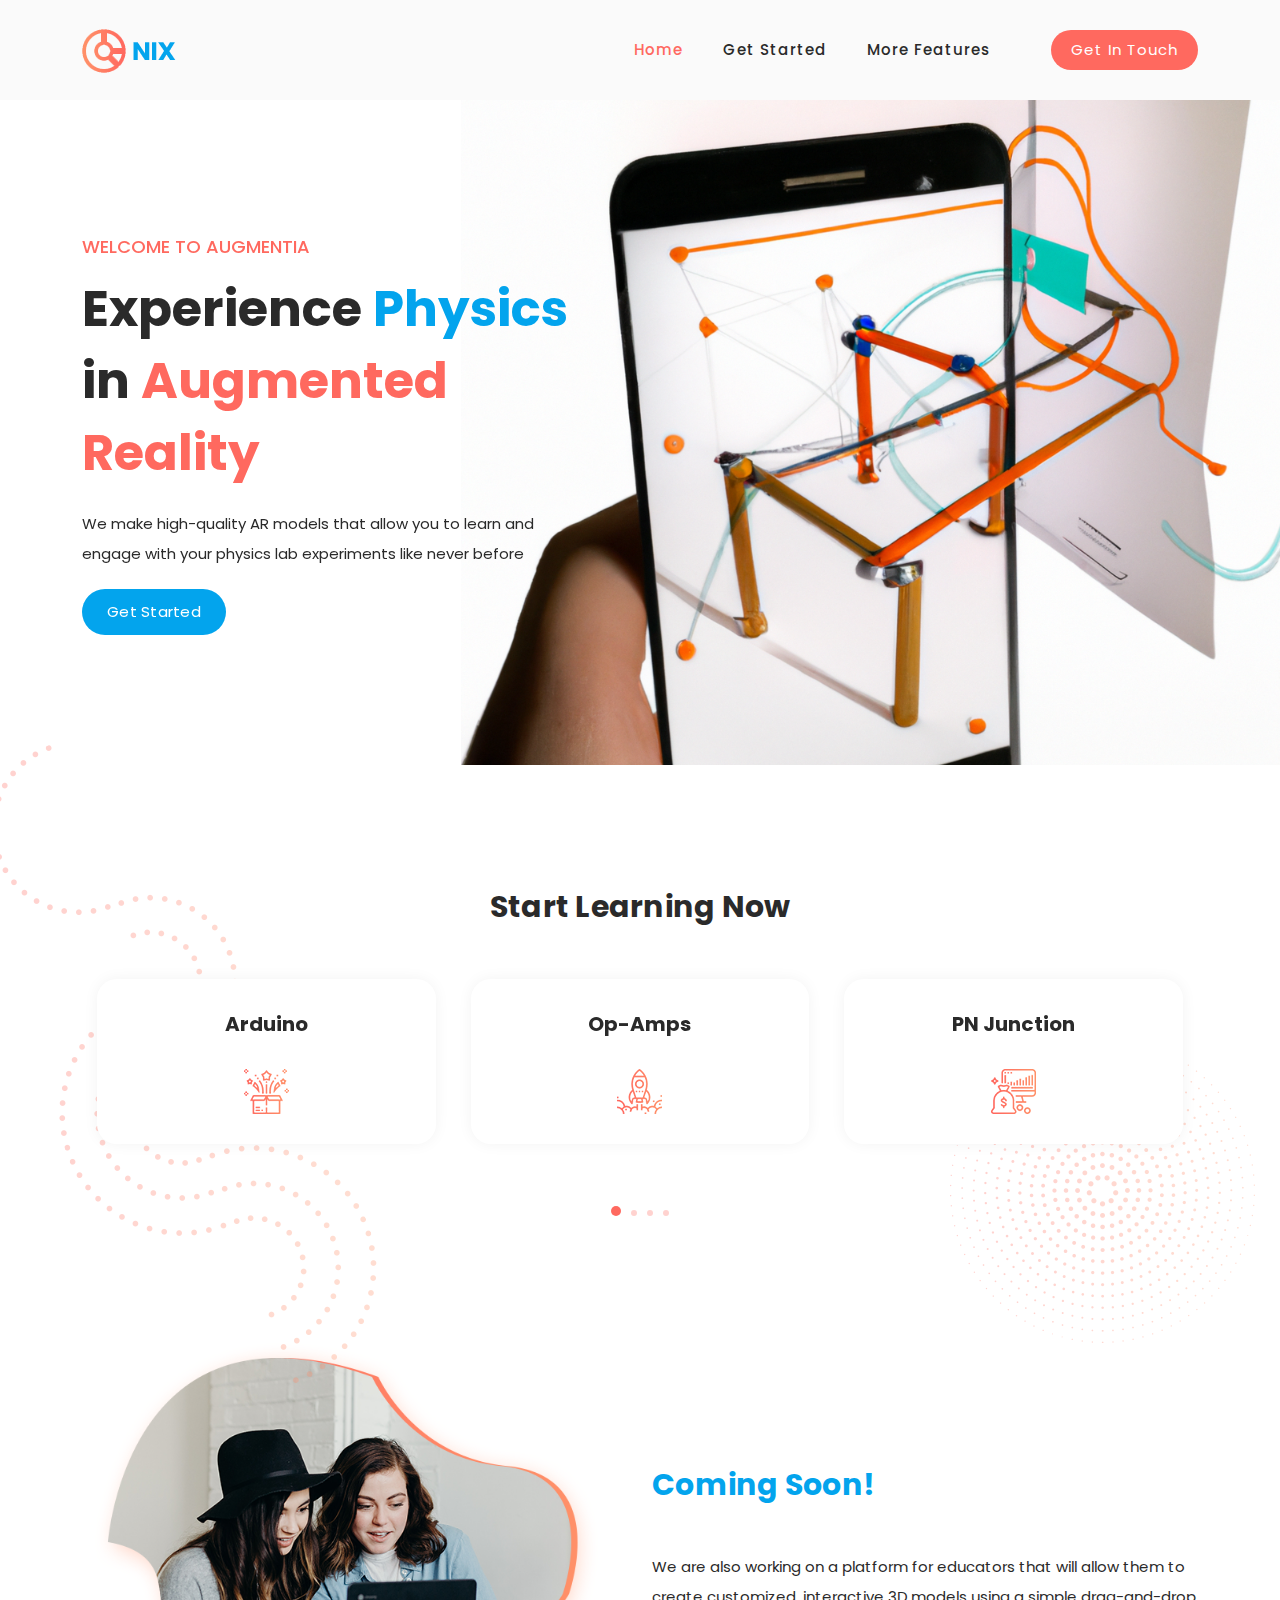
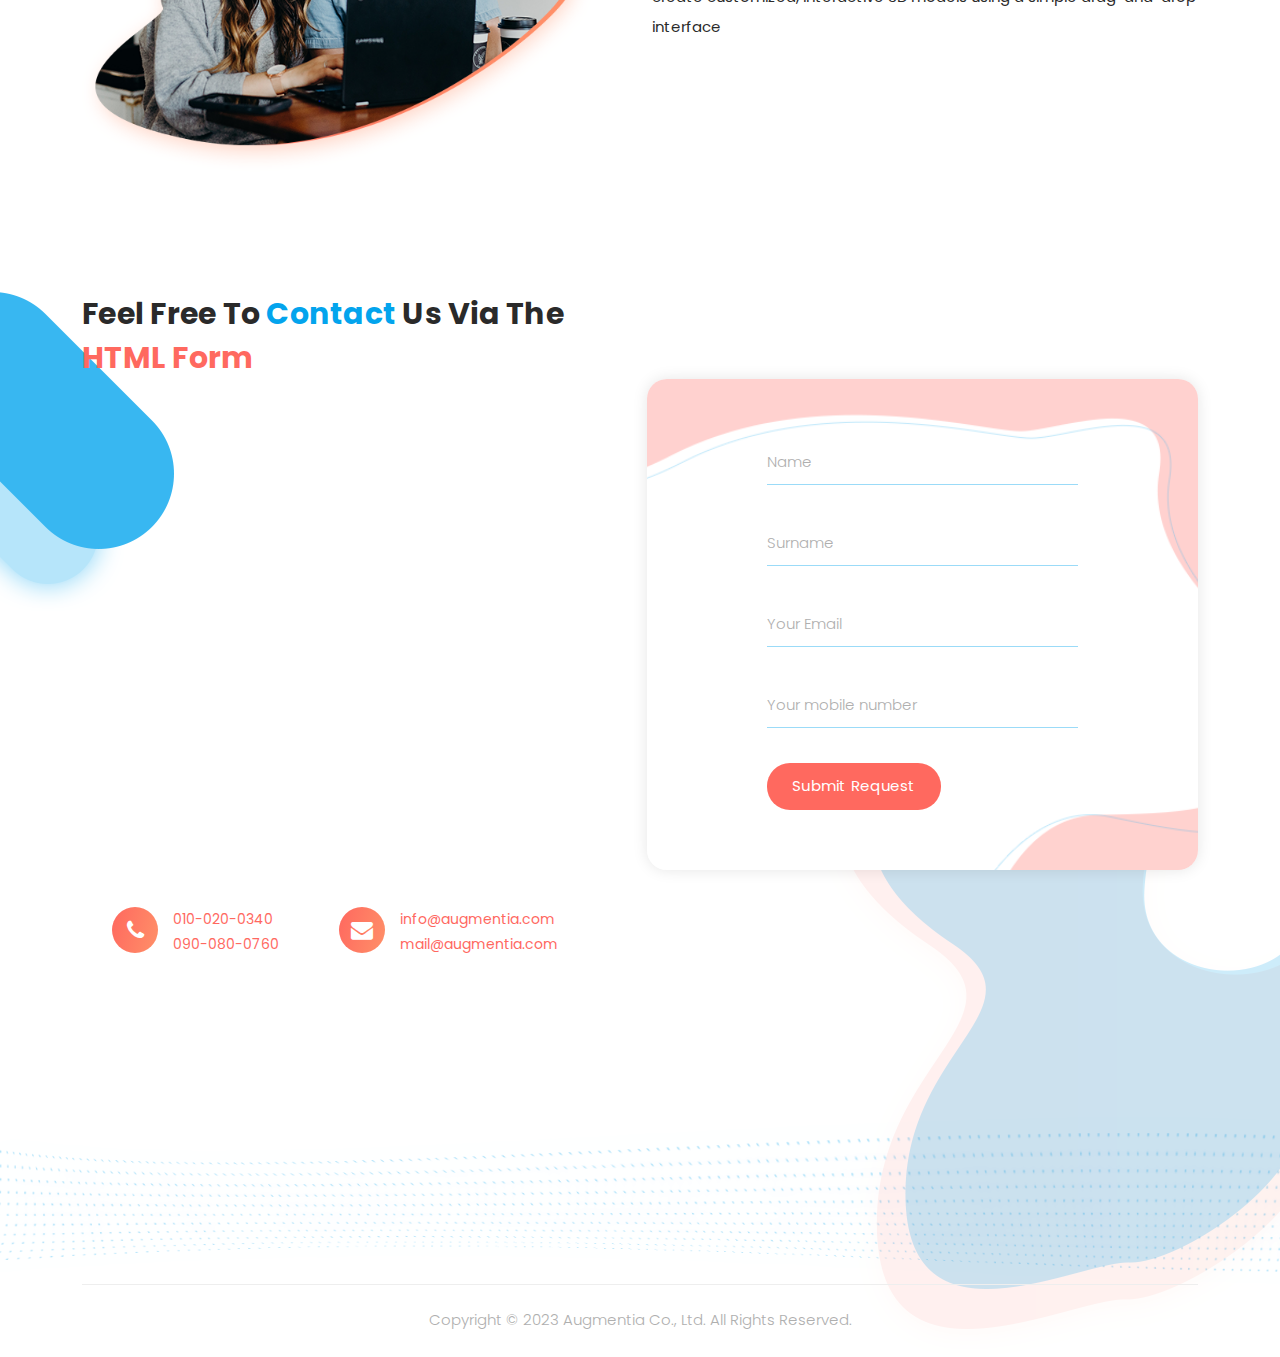
==== index.html @ 9c7d49c4 "initial commit" ====
<!DOCTYPE html>
<html lang="en">

  <head>

    <meta charset="UTF-8">
    <meta name="viewport" content="width=device-width, initial-scale=1, shrink-to-fit=no">
    <meta name="description" content="">
    <meta name="author" content="">
    <link rel="preconnect" href="https://fonts.gstatic.com">
    <link href="https://fonts.googleapis.com/css2?family=Poppins:wght@100;200;300;400;500;600;700;800;900&display=swap" rel="stylesheet">

    <title>Augmentia</title>

    <!-- Bootstrap core CSS -->
    <link href="vendor/bootstrap/css/bootstrap.min.css" rel="stylesheet">


    <!-- Additional CSS Files -->
    <link rel="stylesheet" href="assets/css/fontawesome.css">
    <link rel="stylesheet" href="assets/css/templatemo-onix-digital.css">
    <link rel="stylesheet" href="assets/css/animated.css">
    <link rel="stylesheet" href="assets/css/owl.css">
<!--

TemplateMo 565 Onix Digital

https://templatemo.com/tm-565-onix-digital

-->
  </head>

<body>

  <!-- ***** Preloader Start ***** -->
  <div id="js-preloader" class="js-preloader">
    <div class="preloader-inner">
      <span class="dot"></span>
      <div class="dots">
        <span></span>
        <span></span>
        <span></span>
      </div>
    </div>
  </div>
  <!-- ***** Preloader End ***** -->

  <!-- ***** Header Area Start ***** -->
  <header class="header-area header-sticky wow slideInDown" data-wow-duration="0.75s" data-wow-delay="0s">
    <div class="container">
      <div class="row">
        <div class="col-12">
          <nav class="main-nav">
            <!-- ***** Logo Start ***** -->
            <a href="index.html" class="logo">
              <img src="assets/images/logo.png">
            </a>
            <!-- ***** Logo End ***** -->
            <!-- ***** Menu Start ***** -->
            <ul class="nav">
              <li class="scroll-to-section"><a href="#top" class="active">Home</a></li>
              <li class="scroll-to-section"><a href="#services">Get Started</a></li>
              <li class="scroll-to-section"><a href="#about">More Features</a></li>
              <li class="scroll-to-section"><div class="main-red-button-hover"><a href="#contact">Get in touch</a></div></li> 
            </ul>        
            <a class='menu-trigger'>
                <span>Menu</span>
            </a>
            <!-- ***** Menu End ***** -->
          </nav>
        </div>
      </div>
    </div>
  </header>
  <!-- ***** Header Area End ***** -->

  <div class="main-banner" id="top">
    <div class="container">
      <div class="row">
        <div class="col-lg-12">
          <div class="row">
            <div class="col-lg-6 align-self-center">
              <div class="owl-carousel owl-banner">
                <div class="item header-text">
                  <h6>Welcome to Augmentia</h6>
                  <h2>Experience <em>Physics</em> in <span>Augmented Reality</span></h2>
                  <p>We make high-quality AR models that allow you to learn and engage with your physics lab experiments like never before</p>
                  <div class="down-buttons">
                    <div class="main-blue-button-hover">
                      <a href="#contact">Get Started</a>
                    </div>
                  </div>
                </div>
                </div>
              </div>
            </div>
          </div>
        </div>
      </div>
    </div>
  </div>

  <div id="services" class="our-services section">
    <div class="services-right-dec">
      <img src="assets/images/services-right-dec.png" alt="">
    </div>
    <div class="container">
      <div class="services-left-dec">
        <img src="assets/images/services-left-dec.png" alt="">
      </div>
      <div class="row">
        <div class="col-lg-6 offset-lg-3">
          <div class="section-heading">
            <h2>Start Learning Now</h2>
          </div>
        </div>
      </div>
      <div class="row">
        <div class="col-lg-12">
          <div class="owl-carousel owl-services">
            <div class="item">
              <h4>Arduino</h4>
              <div class="icon"><img src="assets/images/service-icon-01.png" alt=""></div>
            </div>
            <div class="item">
              <h4>Op-Amps</h4>
              <div class="icon"><img src="assets/images/service-icon-02.png" alt=""></div>
            </div>
            <div class="item">
              <h4>PN Junction</h4>
              <div class="icon"><img src="assets/images/service-icon-03.png" alt=""></div>
            </div>
            <div class="item">
              <h4>Meter Bridge</h4>
              <div class="icon"><img src="assets/images/service-icon-04.png" alt=""></div>
            </div>
            <div class="item">
              <h4>Ohm's Law Apparatus</h4>
              <div class="icon"><img src="assets/images/service-icon-01.png" alt=""></div>
            </div>
            <div class="item">
              <h4>Ammeter</h4>
              <div class="icon"><img src="assets/images/service-icon-02.png" alt=""></div>
            </div>
            <div class="item">
              <h4>Potentiometer</h4>
              <div class="icon"><img src="assets/images/service-icon-03.png" alt=""></div>
            </div>
            <div class="item">
              <h4>Multimeter</h4>
              <div class="icon"><img src="assets/images/service-icon-04.png" alt=""></div>
            </div>
            <div class="item">
              <h4>Optical Bench</h4>
              <div class="icon"><img src="assets/images/service-icon-01.png" alt=""></div>
            </div>
            <div class="item">
              <h4>Sonometer</h4>
              <div class="icon"><img src="assets/images/service-icon-02.png" alt=""></div>
            </div>
            <div class="item">
              <h4>Vernier Calliper</h4>
              <div class="icon"><img src="assets/images/service-icon-03.png" alt=""></div>
            </div>
            <div class="item">
              <h4>Screw Gauge</h4>
              <div class="icon"><img src="assets/images/service-icon-04.png" alt=""></div>
            </div>
          </div>
        </div>
      </div>
    </div>
  </div>

  <div id="about" class="about-us section">
    <div class="container">
      <div class="row">
        <div class="col-lg-6 align-self-center">
          <div class="left-image">
            <img src="assets/images/about-left-image.png" alt="Two Girls working together">
          </div>
        </div>
        <div class="col-lg-6">
          <div class="section-heading">
            <br><br><br><br><br>
            <h2><em>Coming Soon!</em></h2>
            <p>We are also working on a platform for educators that will allow them to create customized, interactive 3D models using a simple drag-and-drop interface</p>
          </div>
        </div>
      </div>
    </div>
  </div>

 
  <div id="contact" class="contact-us section">
    <div class="container">
      <div class="row">
        <div class="col-lg-7">
          <div class="section-heading">
            <h2>Feel free to <em>Contact</em> us via the <span>HTML form</span></h2>
            <div id="map">
              <iframe src="https://www.google.com/maps/embed?pb=!1m18!1m12!1m3!1d3433.1028528389766!2d76.72340405118854!3d30.63105878158278!2m3!1f0!2f0!3f0!3m2!1i1024!2i768!4f13.1!3m3!1m2!1s0x390fe97919cad48b%3A0xf8f99185e7d5540!2sPlaksha%20University!5e0!3m2!1sen!2sin!4v1681298686407!5m2!1sen!2sin" width="600" height="450" style="border:0;" allowfullscreen="" loading="lazy" referrerpolicy="no-referrer-when-downgrade"></iframe>
            </div>
            <div class="info">
              <span><i class="fa fa-phone"></i> <a href="#">010-020-0340<br>090-080-0760</a></span>
              <span><i class="fa fa-envelope"></i> <a href="#">info@augmentia.com<br>mail@augmentia.com</a></span>
            </div>
          </div>
        </div>
        <div class="col-lg-5 align-self-center">
          <form id="contact" action="" method="get">
            <div class="row">
              <div class="col-lg-12">
                <fieldset>
                  <input type="name" name="name" id="name" placeholder="Name" autocomplete="on" required>
                </fieldset>
              </div>
              <div class="col-lg-12">
                <fieldset>
                  <input type="surname" name="surname" id="surname" placeholder="Surname" autocomplete="on" required>
                </fieldset>
              </div>
              <div class="col-lg-12">
                <fieldset>
                  <input type="text" name="email" id="email" pattern="[^ @]*@[^ @]*" placeholder="Your Email" required="">
                </fieldset>
              </div>
              <div class="col-lg-12">
                <fieldset>
                  <input type="number" name="number" id="number" placeholder="Your mobile number" required="">
                </fieldset>
              </div>
              <div class="col-lg-12">
                <fieldset>
                  <button type="submit" id="form-submit" class="main-button">Submit Request</button>
                </fieldset>
              </div>
            </div>
          </form>
        </div>
      </div>
    </div>
    <div class="contact-dec">
      <img src="assets/images/contact-dec.png" alt="">
    </div>
    <div class="contact-left-dec">
      <img src="assets/images/contact-left-dec.png" alt="">
    </div>
  </div>

  <div class="footer-dec">
    <img src="assets/images/footer-dec.png" alt="">
  </div>

  <footer>
    <div class="container">
      <div class="row">
          <div class="copyright">
            <p>Copyright © 2023 Augmentia Co., Ltd. All Rights Reserved. 
            <br>
        </div>
      </div>
    </div>
  </footer>


  <!-- Scripts -->
  <script src="vendor/jquery/jquery.min.js"></script>
  <script src="vendor/bootstrap/js/bootstrap.bundle.min.js"></script>
  <script src="assets/js/owl-carousel.js"></script>
  <script src="assets/js/animation.js"></script>
  <script src="assets/js/imagesloaded.js"></script>
  <script src="assets/js/custom.js"></script>

  <script>
  // Acc
    $(document).on("click", ".naccs .menu div", function() {
      var numberIndex = $(this).index();

      if (!$(this).is("active")) {
          $(".naccs .menu div").removeClass("active");
          $(".naccs ul li").removeClass("active");

          $(this).addClass("active");
          $(".naccs ul").find("li:eq(" + numberIndex + ")").addClass("active");

          var listItemHeight = $(".naccs ul")
            .find("li:eq(" + numberIndex + ")")
            .innerHeight();
          $(".naccs ul").height(listItemHeight + "px");
        }
    });
  </script>
</body>
</html>
---- assets/css/templatemo-onix-digital.css ----
/*

TemplateMo 565 Onix Digital

https://templatemo.com/tm-565-onix-digital


------------------------------------------------
Table of contents
------------------------------------------------
01. font & reset css
02. reset
03. global styles
04. header
05. banner
06. features
07. testimonials
08. contact
09. footer
10. preloader
11. search
12. portfolio

--------------------------------------------- */
/* 
---------------------------------------------
font & reset css
--------------------------------------------- 
*/
@import url('https://fonts.googleapis.com/css2?family=Poppins:wght@100;200;300;400;500;600;700;800;900&display=swap');
/* 
---------------------------------------------
reset
--------------------------------------------- 
*/
html, body, div, span, applet, object, iframe, h1, h2, h3, h4, h5, h6, p, blockquote, div
pre, a, abbr, acronym, address, big, cite, code, del, dfn, em, font, img, ins, kbd, q,
s, samp, small, strike, strong, sub, sup, tt, var, b, u, i, center, dl, dt, dd, ol, ul, li,
figure, header, nav, section, article, aside, footer, figcaption {
  margin: 0;
  padding: 0;
  border: 0;
  outline: 0;
}

/* clear fix */
.grid:after {
  content: '';
  display: block;
  clear: both;
}

/* ---- .grid-item ---- */

.grid-sizer,
.grid-item {
  width: 50%;
}

.grid-item {
  float: left;
}

.grid-item img {
  display: block;
  max-width: 100%;
}

.clearfix:after {
  content: ".";
  display: block;
  clear: both;
  visibility: hidden;
  line-height: 0;
  height: 0;
}

.clearfix {
  display: inline-block;
}

html[xmlns] .clearfix {
  display: block;
}

* html .clearfix {
  height: 1%;
}

ul, li {
  padding: 0;
  margin: 0;
  list-style: none;
}

header, nav, section, article, aside, footer, hgroup {
  display: block;
}

* {
  box-sizing: border-box;
}

html, body {
  font-family: 'Poppins', sans-serif;
  font-weight: 400;
  background-color: #fff;
  -ms-text-size-adjust: 100%;
  -webkit-font-smoothing: antialiased;
  -moz-osx-font-smoothing: grayscale;
}

a {
  text-decoration: none !important;
}

h1, h2, h3, h4, h5, h6 {
  margin-top: 0px;
  margin-bottom: 0px;
}

ul {
  margin-bottom: 0px;
}

p {
  font-size: 15px;
  line-height: 30px;
  color: #2a2a2a;
}

img {
  width: 100%;
  overflow: hidden;
}

/* 
---------------------------------------------
global styles
--------------------------------------------- 
*/
html,
body {
  background: #fff;
  font-family: 'Poppins', sans-serif;
}

::selection {
  background: #03a4ed;
  color: #fff;
}

::-moz-selection {
  background: #03a4ed;
  color: #fff;
}

@media (max-width: 991px) {
  html, body {
    overflow-x: hidden;
  }
  .mobile-top-fix {
    margin-top: 30px;
    margin-bottom: 0px;
  }
  .mobile-bottom-fix {
    margin-bottom: 30px;
  }
  .mobile-bottom-fix-big {
    margin-bottom: 60px;
  }
}

.page-section {
  margin-top: 120px;
}

.section-heading h2 {
  font-size: 30px;
  text-transform: capitalize;
  color: #2a2a2a;
  font-weight: 700;
  letter-spacing: 0.25px;
  position: relative;
  z-index: 2;
  line-height: 44px;
  margin-bottom: -5px;
}

.section-heading h2 em {
  font-style: normal;
  color: #03a4ed;
}

.section-heading h2 span {
  color: #ff695f;
  font-weight: 700;
  opacity: 1;
  text-transform: capitalize;
}

.section-heading span {
  font-size: 30px;
  text-transform: uppercase;
  font-weight: 700;
  color: #ff695f;
  opacity: 0.15;
}

.main-blue-button a {
  display: inline-block;
  background-color: #03a4ed;
  font-size: 15px;
  font-weight: 400;
  color: #fff;
  text-transform: capitalize;
  padding: 12px 25px;
  border-radius: 23px;
  letter-spacing: 0.25px;
}

.main-blue-button-hover a {
  display: inline-block;
  background-color: #03a4ed;
  font-size: 15px;
  font-weight: 400;
  color: #fff;
  text-transform: capitalize;
  padding: 12px 25px;
  border-radius: 23px;
  letter-spacing: 0.25px;
  transition: all .3s;
}

.main-blue-button-hover a:hover {
  background-color: #ff695f;
}

.main-red-button a {
  display: inline-block;
  background-color: #ff695f;
  font-size: 15px;
  font-weight: 400;
  color: #fff;
  text-transform: capitalize;
  padding: 12px 25px;
  border-radius: 23px;
  letter-spacing: 0.25px;
}

.main-red-button-hover a {
  display: inline-block;
  background-color: #ff695f;
  font-size: 15px;
  font-weight: 400;
  color: #fff;
  text-transform: capitalize;
  padding: 12px 25px;
  border-radius: 23px;
  letter-spacing: 0.25px;
  transition: all .3s;
}

.main-red-button-hover a:hover {
  background-color: #03a4ed;
}

.main-white-button a {
  display: inline-block;
  background-color: #fff;
  font-size: 15px;
  font-weight: 400;
  color: #ff695f;
  text-transform: capitalize;
  padding: 12px 25px;
  border-radius: 23px;
  letter-spacing: 0.25px;
}

/* 
---------------------------------------------
header
--------------------------------------------- 
*/

.background-header {
  background-color: #fff!important;
  height: 80px!important;
  position: fixed!important;
  top: 0px;
  left: 0px;
  right: 0px;
  box-shadow: 0px 0px 10px rgba(0,0,0,0.15)!important;
}

.background-header .logo,
.background-header .main-nav .nav li a {
  color: #1e1e1e!important;
}

.background-header .main-nav .nav li:hover a {
  color: #ff685f!important;
}

.background-header .nav li a.active {
  color: #ff685f!important;
}

.header-area {
  background-color: #fafafa;
  position: absolute;
  top: 0px;
  left: 0px;
  right: 0px;
  z-index: 100;
  height: 100px;
  -webkit-transition: all .5s ease 0s;
  -moz-transition: all .5s ease 0s;
  -o-transition: all .5s ease 0s;
  transition: all .5s ease 0s;
}

.header-area .main-nav {
  min-height: 80px;
  background: transparent;
}

.header-area .main-nav .logo {
  line-height: 100px;
  color: #fff;
  font-size: 28px;
  font-weight: 700;
  text-transform: uppercase;
  letter-spacing: 2px;
  float: left;
  -webkit-transition: all 0.3s ease 0s;
  -moz-transition: all 0.3s ease 0s;
  -o-transition: all 0.3s ease 0s;
  transition: all 0.3s ease 0s;
}

.background-header .main-nav .logo {
  line-height: 75px;
}

.background-header .main-nav .nav {
  margin-top: 20px !important;
}

.header-area .main-nav .nav {
  float: right;
  margin-top: 30px;
  margin-right: 0px;
  background-color: transparent;
  -webkit-transition: all 0.3s ease 0s;
  -moz-transition: all 0.3s ease 0s;
  -o-transition: all 0.3s ease 0s;
  transition: all 0.3s ease 0s;
  position: relative;
  z-index: 999;
}

.header-area .main-nav .nav li {
  padding-left: 20px;
  padding-right: 20px;
}

.header-area .main-nav .nav li:last-child {
  padding-right: 0px;
  padding-left: 40px;
}

.header-area .main-nav .nav li:last-child a ,
.background-header .main-nav .nav li:last-child a {
  color: #fff !important;
  padding: 0px 20px;
  font-weight: 400;
}

.header-area .main-nav .nav li:last-child a:hover,
.header-area .main-nav .nav li:last-child a.active {
  color: #fff !important;
}

.header-area .main-nav .nav li:last-child .main-red-button-hover a:hover,
.background-header .main-nav .nav li:last-child .main-red-button-hover a:hover {
  background-color: #03a4ed !important;
}

.header-area .main-nav .nav li a {
  display: block;
  font-weight: 500;
  font-size: 15px;
  color: #2a2a2a;
  text-transform: capitalize;
  -webkit-transition: all 0.3s ease 0s;
  -moz-transition: all 0.3s ease 0s;
  -o-transition: all 0.3s ease 0s;
  transition: all 0.3s ease 0s;
  height: 40px;
  line-height: 40px;
  border: transparent;
  letter-spacing: 1px;
}

.header-area .main-nav .nav li a {
  color: #2a2a2a;
}

.header-area .main-nav .nav li:hover a,
.header-area .main-nav .nav li a.active {
  color: #ff685f!important;
}

.background-header .main-nav .nav li:hover a,
.background-header .main-nav .nav li a.active {
  color: #ff685f!important;
  opacity: 1;
}

.header-area .main-nav .nav li.submenu {
  position: relative;
  padding-right: 30px;
}

.header-area .main-nav .nav li.submenu:after {
  font-family: FontAwesome;
  content: "\f107";
  font-size: 12px;
  color: #2a2a2a;
  position: absolute;
  right: 18px;
  top: 12px;
}

.background-header .main-nav .nav li.submenu:after {
  color: #2a2a2a;
}

.header-area .main-nav .nav li.submenu ul {
  position: absolute;
  width: 200px;
  box-shadow: 0 2px 28px 0 rgba(0, 0, 0, 0.06);
  overflow: hidden;
  top: 50px;
  opacity: 0;
  transform: translateY(+2em);
  visibility: hidden;
  z-index: -1;
  transition: all 0.3s ease-in-out 0s, visibility 0s linear 0.3s, z-index 0s linear 0.01s;
}

.header-area .main-nav .nav li.submenu ul li {
  margin-left: 0px;
  padding-left: 0px;
  padding-right: 0px;
}

.header-area .main-nav .nav li.submenu ul li a {
  opacity: 1;
  display: block;
  background: #f7f7f7;
  color: #2a2a2a!important;
  padding-left: 20px;
  height: 40px;
  line-height: 40px;
  -webkit-transition: all 0.3s ease 0s;
  -moz-transition: all 0.3s ease 0s;
  -o-transition: all 0.3s ease 0s;
  transition: all 0.3s ease 0s;
  position: relative;
  font-size: 13px;
  font-weight: 400;
  border-bottom: 1px solid #eee;
}

.header-area .main-nav .nav li.submenu ul li a:hover {
  background: #fff;
  color: #ff685f!important;
  padding-left: 25px;
}

.header-area .main-nav .nav li.submenu ul li a:hover:before {
  width: 3px;
}

.header-area .main-nav .nav li.submenu:hover ul {
  visibility: visible;
  opacity: 1;
  z-index: 1;
  transform: translateY(0%);
  transition-delay: 0s, 0s, 0.3s;
}

.header-area .main-nav .menu-trigger {
  cursor: pointer;
  display: block;
  position: absolute;
  top: 33px;
  width: 32px;
  height: 40px;
  text-indent: -9999em;
  z-index: 99;
  right: 40px;
  display: none;
}

.background-header .main-nav .menu-trigger {
  top: 23px;
}

.header-area .main-nav .menu-trigger span,
.header-area .main-nav .menu-trigger span:before,
.header-area .main-nav .menu-trigger span:after {
  -moz-transition: all 0.4s;
  -o-transition: all 0.4s;
  -webkit-transition: all 0.4s;
  transition: all 0.4s;
  background-color: #1e1e1e;
  display: block;
  position: absolute;
  width: 30px;
  height: 2px;
  left: 0;
}

.background-header .main-nav .menu-trigger span,
.background-header .main-nav .menu-trigger span:before,
.background-header .main-nav .menu-trigger span:after {
  background-color: #1e1e1e;
}

.header-area .main-nav .menu-trigger span:before,
.header-area .main-nav .menu-trigger span:after {
  -moz-transition: all 0.4s;
  -o-transition: all 0.4s;
  -webkit-transition: all 0.4s;
  transition: all 0.4s;
  background-color: #1e1e1e;
  display: block;
  position: absolute;
  width: 30px;
  height: 2px;
  left: 0;
  width: 75%;
}

.background-header .main-nav .menu-trigger span:before,
.background-header .main-nav .menu-trigger span:after {
  background-color: #1e1e1e;
}

.header-area .main-nav .menu-trigger span:before,
.header-area .main-nav .menu-trigger span:after {
  content: "";
}

.header-area .main-nav .menu-trigger span {
  top: 16px;
}

.header-area .main-nav .menu-trigger span:before {
  -moz-transform-origin: 33% 100%;
  -ms-transform-origin: 33% 100%;
  -webkit-transform-origin: 33% 100%;
  transform-origin: 33% 100%;
  top: -10px;
  z-index: 10;
}

.header-area .main-nav .menu-trigger span:after {
  -moz-transform-origin: 33% 0;
  -ms-transform-origin: 33% 0;
  -webkit-transform-origin: 33% 0;
  transform-origin: 33% 0;
  top: 10px;
}

.header-area .main-nav .menu-trigger.active span,
.header-area .main-nav .menu-trigger.active span:before,
.header-area .main-nav .menu-trigger.active span:after {
  background-color: transparent;
  width: 100%;
}

.header-area .main-nav .menu-trigger.active span:before {
  -moz-transform: translateY(6px) translateX(1px) rotate(45deg);
  -ms-transform: translateY(6px) translateX(1px) rotate(45deg);
  -webkit-transform: translateY(6px) translateX(1px) rotate(45deg);
  transform: translateY(6px) translateX(1px) rotate(45deg);
  background-color: #1e1e1e;
}

.background-header .main-nav .menu-trigger.active span:before {
  background-color: #1e1e1e;
}

.header-area .main-nav .menu-trigger.active span:after {
  -moz-transform: translateY(-6px) translateX(1px) rotate(-45deg);
  -ms-transform: translateY(-6px) translateX(1px) rotate(-45deg);
  -webkit-transform: translateY(-6px) translateX(1px) rotate(-45deg);
  transform: translateY(-6px) translateX(1px) rotate(-45deg);
  background-color: #1e1e1e;
}

.background-header .main-nav .menu-trigger.active span:after {
  background-color: #1e1e1e;
}

.header-area.header-sticky {
  min-height: 80px;
}

.header-area .nav {
  margin-top: 30px;
}

.header-area.header-sticky .nav li a.active {
  color: #ff685f;
}

@media (max-width: 1200px) {
  .header-area .main-nav .nav li {
    padding-left: 12px;
    padding-right: 12px;
  }
  .header-area .main-nav:before {
    display: none;
  }
}

@media (max-width: 992px) {
  .header-area .main-nav .nav li:last-child  ,
  .background-header .main-nav .nav li:last-child {
    display: none;
  }
  .header-area .main-nav .nav li:nth-child(6),
  .background-header .main-nav .nav li:nth-child(6) {
    padding-right: 0px;
  }
}

@media (max-width: 767px) {
  .background-header .main-nav .nav {
    margin-top: 80px !important;
  }
  .header-area .main-nav .logo {
    color: #1e1e1e;
  }
  .header-area.header-sticky .nav li a:hover,
  .header-area.header-sticky .nav li a.active {
    color: #ff685f!important;
    opacity: 1;
  }
  .header-area.header-sticky .nav li.search-icon a {
    width: 100%;
  }
  .header-area {
    background-color: #f7f7f7;
    padding: 0px 15px;
    height: 100px;
    box-shadow: none;
    text-align: center;
  }
  .header-area .container {
    padding: 0px;
  }
  .header-area .logo {
    margin-left: 30px;
  }
  .header-area .menu-trigger {
    display: block !important;
  }
  .header-area .main-nav {
    overflow: hidden;
  }
  .header-area .main-nav .nav {
    float: none;
    width: 100%;
    display: none;
    -webkit-transition: all 0s ease 0s;
    -moz-transition: all 0s ease 0s;
    -o-transition: all 0s ease 0s;
    transition: all 0s ease 0s;
    margin-left: 0px;
  }
  .background-header .nav {
    margin-top: 80px;
  }
  .header-area .main-nav .nav li:first-child {
    border-top: 1px solid #eee;
  }
  .header-area.header-sticky .nav {
    margin-top: 100px;
  }
  .header-area .main-nav .nav li {
    width: 100%;
    background: #fff;
    border-bottom: 1px solid #e7e7e7;
    padding-left: 0px !important;
    padding-right: 0px !important;
  }
  .header-area .main-nav .nav li a {
    height: 50px !important;
    line-height: 50px !important;
    padding: 0px !important;
    border: none !important;
    background: #f7f7f7 !important;
    color: #191a20 !important;
  }
  .header-area .main-nav .nav li a:hover {
    background: #eee !important;
    color: #ff685f!important;
  }
  .header-area .main-nav .nav li.submenu ul {
    position: relative;
    visibility: inherit;
    opacity: 1;
    z-index: 1;
    transform: translateY(0%);
    transition-delay: 0s, 0s, 0.3s;
    top: 0px;
    width: 100%;
    box-shadow: none;
    height: 0px;
  }
  .header-area .main-nav .nav li.submenu ul li a {
    font-size: 12px;
    font-weight: 400;
  }
  .header-area .main-nav .nav li.submenu ul li a:hover:before {
    width: 0px;
  }
  .header-area .main-nav .nav li.submenu ul.active {
    height: auto !important;
  }
  .header-area .main-nav .nav li.submenu:after {
    color: #3B566E;
    right: 25px;
    font-size: 14px;
    top: 15px;
  }
  .header-area .main-nav .nav li.submenu:hover ul, .header-area .main-nav .nav li.submenu:focus ul {
    height: 0px;
  }
}

@media (min-width: 767px) {
  .header-area .main-nav .nav {
    display: flex !important;
  }
}

/* 
---------------------------------------------
preloader
--------------------------------------------- 
*/

.js-preloader {
    position: fixed;
    top: 0;
    left: 0;
    right: 0;
    bottom: 0;
    background-color: #fff;
    display: -webkit-box;
    display: flex;
    -webkit-box-align: center;
    align-items: center;
    -webkit-box-pack: center;
    justify-content: center;
    opacity: 1;
    visibility: visible;
    z-index: 9999;
    -webkit-transition: opacity 0.25s ease;
    transition: opacity 0.25s ease;
}

.js-preloader.loaded {
    opacity: 0;
    visibility: hidden;
    pointer-events: none;
}

@-webkit-keyframes dot {
    50% {
        -webkit-transform: translateX(96px);
        transform: translateX(96px);
    }
}

@keyframes dot {
    50% {
        -webkit-transform: translateX(96px);
        transform: translateX(96px);
    }
}

@-webkit-keyframes dots {
    50% {
        -webkit-transform: translateX(-31px);
        transform: translateX(-31px);
    }
}

@keyframes dots {
    50% {
        -webkit-transform: translateX(-31px);
        transform: translateX(-31px);
    }
}

.preloader-inner {
    position: relative;
    width: 142px;
    height: 40px;
    background: #fff;
}

.preloader-inner .dot {
    position: absolute;
    width: 16px;
    height: 16px;
    top: 12px;
    left: 15px;
    background: #ff695f;
    border-radius: 50%;
    -webkit-transform: translateX(0);
    transform: translateX(0);
    -webkit-animation: dot 2.8s infinite;
    animation: dot 2.8s infinite;
}

.preloader-inner .dots {
    -webkit-transform: translateX(0);
    transform: translateX(0);
    margin-top: 12px;
    margin-left: 31px;
    -webkit-animation: dots 2.8s infinite;
    animation: dots 2.8s infinite;
}

.preloader-inner .dots span {
    display: block;
    float: left;
    width: 16px;
    height: 16px;
    margin-left: 16px;
    background: #ff695f;
    border-radius: 50%;
}



/* 
---------------------------------------------
Banner Style
--------------------------------------------- 
*/

.main-banner {
  background-repeat: no-repeat;
  background-position: center center;
  background-size: cover;
  padding: 236px 0px 130px 0px;
  position: relative;
  overflow: hidden;
}

.main-banner:after {
  content: '';
  background-image: url(../images/baner-dec-left.png);
  background-repeat: no-repeat;
  position: absolute;
  left: 0;
  top: 100px;
  width: 267px;
  height: 532px;
}

.main-banner:before {
  content: '';
  background-image: url(../images/new_background.png);
  background-repeat: no-repeat;
  background-size: cover;
  position: absolute;
  right: 0;
  top: 100px;
  width: 819px;
  height: 674px;
}

.main-banner .item {
  margin-right: 45px;
}

.main-banner .item h6 {
  text-transform: uppercase;
  font-size: 18px;
  color: #ff695f;
  margin-bottom: 15px;
}

.main-banner .item h2 {
  font-size: 50px;
  font-weight: 700;
  color: #2a2a2a;
  line-height: 72px;
}

.main-banner .item h2 em {
  color: #03a4ed;
  font-style: normal;
}

.main-banner .item h2 span {
  color: #ff695f;
}

.main-banner .item p {
  margin: 20px 0px;
}

.main-banner .item .down-buttons {
  display: inline-flex;
}

.main-banner .item .down-buttons .call-button i {
  margin-right: 5px;
  width: 46px;
  height: 46px;
  display: inline-block;
  text-align: center;
  line-height: 46px;
  border-radius: 50%;
  background: rgb(255,104,95);
  background: linear-gradient(105deg, rgba(255,104,95,1) 0%, rgba(255,144,104,1) 100%);
  color: #fff;
  font-size: 20px;
}

.main-banner .item .down-buttons .call-button a {
  color: #ff695f;
  font-size: 15px;
  font-weight: 500;
  margin-left: 30px;
}

.main-banner .owl-dots {
  margin-top: 60px;
  counter-reset: dots;
}

.main-banner .owl-dot:before {
  counter-increment:dots;
  content: counter(dots);
  font-size: 20px;
  font-weight: 500;
  margin-left: 10px;
  color: #2a2a2a;
  width: 15px;
  display: inline-block;
  text-align: center;
  border-bottom: 3px solid transparent;
  transition: all .5s;
}

.main-banner .active:before {
  color: #ff685f;
  border-bottom: 3px solid #ff685f;
}


/* 
---------------------------------------------
Services Style
--------------------------------------------- 
*/

.our-services .services-left-dec img {
  width: 387px;
  height: 638px;
  left: -80px;
  top: -140px;
  position: absolute;
  z-index: 1;
}

.our-services .services-right-dec img {
  width: 305px;
  height: 305px;
  right: 25px;
  bottom: -120px;
  position: absolute;
  z-index: 1;
}

.our-services .container {
  position: relative;
}

.our-services {
  position: relative;
  margin-top: 0px;
  padding-top: 120px;
}

.our-services .section-heading {
  text-align: center;
  margin-bottom: 45px;
}

.our-services .section-heading h2 {
  margin: 0px 60px;
  margin-bottom: -10px;
}

.our-services .item {
  text-align: center;
  margin: 15px;
  border-radius: 20px;
  background-color: #fff;
  padding: 30px;
  box-shadow: 0px 0px 15px rgba(0,0,0,0.05);
}

.our-services .item h4 {
  font-size: 20px;
  font-weight: 700;
  color: #2a2a2a;
  margin-bottom: 30px;
  line-height: 30px;
}

.our-services .item .icon {
  width: 45px;
  height: 45px;
  margin: 0 auto;
}

.our-services .item p {
  margin-top: 35px;
  padding-top: 30px;
  border-top: 1px solid #eee;
}

.our-services .owl-dots {
  text-align: center;
  margin-top: 40px;
}
.our-services .owl-dots .owl-dot {
  width: 6px;
  height: 6px;
  background-color: #ff695f;
  border-radius: 50%;
  opacity: 0.3;
  margin: 0px 5px;
}

.our-services .owl-dots .active {
  opacity: 1;
  width: 10px;
  height: 10px;
}


/* 
---------------------------------------------
About
--------------------------------------------- 
*/

.about-us {
  margin-top: 0px;
  padding-top: 120px;
}

.about-us .left-image {
  margin-right: 30px;
}

.about-us .section-heading h2 {
  margin-right: 60px;
}

.about-us .section-heading p {
  margin-top: 50px;
}

.about-us .fact-item .icon {
  width: 45px;
  height: 45px;
}

.about-us .fact-item {
  margin-top: 45px;
}

.about-us .fact-item .count-digit {
  font-size: 48px;
  font-weight: 700;
  color: #2a2a2a;
  margin-top: 5px;
}

.about-us .fact-item .count-title {
  font-size: 15px;
  color: #ff695f;
}

.about-us .fact-item p {
  margin-top: 20px;
  padding-top: 15px;
  border-top: 1px solid #eee;
}


/* 
---------------------------------------------
Portfolio
--------------------------------------------- 
*/

.our-portfolio .portfolio-left-dec img {
  width: 342px;
  height: 311px;
  left: 45px;
  top: 120px;
  position: absolute;
  z-index: 1;
}

.our-portfolio {
  padding-top: 120px;
  margin-top: 0px;
  position: relative;
}

.our-portfolio .section-heading {
  text-align: center;
  margin-bottom: 60px;
}

.our-portfolio .section-heading h2 {
  text-align: center;
  margin: 0px 60px 0px 60px;
  margin-bottom: -5px;
  position: relative;
  z-index: 1;
}

.our-portfolio {
  margin: 0px 15px;
}

.our-portfolio .item .thumb {
  position: relative;
}

.our-portfolio .item .thumb:hover .hover-effect {
  bottom: 30px;
}

.our-portfolio .item .thumb:hover img {
  opacity: 0.7;
}

.our-portfolio .item .hover-effect {
  position: absolute;
  background-image: url(../images/hover-bg.png);
  background-repeat: no-repeat;
  background-size: cover;
  transition: all .5s;
  bottom: -240px;
  right: 30px;
  width: 239px;
  height: 210px;
}

.our-portfolio .item .hover-effect .inner-content {
  position: absolute;
  right: 30px;
  bottom: 30px;
  text-align: right;
}

.our-portfolio .item .hover-effect .inner-content h4 {
  font-size: 20px;
  font-weight: 700;
  color: #fff;
  margin-bottom: 15px;
}

.our-portfolio .item .hover-effect .inner-content span {
  font-size: 15px;
  color: #fff;
}

.our-portfolio .item .thumb img {
  border-radius: 20px;
  transition: all .3s;
}

.owl-portfolio .owl-nav {
  position: absolute;
  top: 42%;
  width: 100%;
}

.owl-portfolio .owl-nav .owl-prev {
  position: absolute;
  left: 25px;
}

.owl-portfolio .owl-nav .owl-next {
  position: absolute;
  right: 30px;
}

.owl-portfolio .owl-nav .owl-prev span {
    color: transparent;
}

.owl-portfolio .owl-nav .owl-prev span:hover::after{
  opacity: 1;
}

.owl-portfolio .owl-nav .owl-prev span:after {
  width: 46px;
  height: 46px;
  background-color: #ff695f;
  display: inline-block;
  text-align: center;
  line-height: 46px;
  border-radius: 50%;
  color: #fff;
  content: '\f104';
  font-size: 22px;
  font-family: 'FontAwesome';
  transition: all .5s;
  opacity: 0.5;
}

.owl-portfolio .owl-nav .owl-next span {
    color: transparent;
}

.owl-portfolio .owl-nav .owl-next span:hover::after{
  opacity: 1;
}

.owl-portfolio .owl-nav .owl-next span:after {
  width: 46px;
  height: 46px;
  background-color: #ff695f;
  display: inline-block;
  text-align: center;
  line-height: 46px;
  border-radius: 50%;
  color: #fff;
  content: '\f105';
  font-size: 22px;
  font-family: 'FontAwesome';
  transition: all .5s;
  opacity: 0.5;
}

.owl-portfolio .owl-dots {
  text-align: center;
  margin-top: 40px;
}
.owl-portfolio .owl-dots .owl-dot {
  width: 6px;
  height: 6px;
  background-color: #ff695f;
  border-radius: 50%;
  opacity: 0.3;
  margin: 0px 5px;
}

.owl-portfolio .owl-dots .active {
  opacity: 1;
  width: 10px;
  height: 10px;
}

/* 
---------------------------------------------
Pricing
--------------------------------------------- 
*/

.pricing-tables .tables-left-dec img {
  width: 418px;
  height: 851px;
  left: 0;
  top: 120px;
  position: absolute;
  z-index: 1;
}

.pricing-tables .tables-right-dec img {
  width: 359px;
  height: 848px;
  right: 0;
  top: 45px;
  position: absolute;
  z-index: 1
}

.pricing-tables {
  z-index: 2;
  position: relative;
  padding-top: 120px;
  margin-top: 0px;
}

.pricing-tables .section-heading {
  text-align: center;
  margin-bottom: 60px;
}

.pricing-tables .section-heading h2 {
  text-align: center;
  margin: 0px 60px 0px 60px;
  margin-bottom: -5px;
  position: relative;
  z-index: 1;
}

.pricing-tables .item {
  position: relative;
  z-index: 2;
  background-repeat: no-repeat;
  background-size: cover;
  padding: 60px;
  text-align: center;
  box-shadow: 0px 0px 15px rgba(0,0,0,0.1);
  border-radius: 45px;
}

.pricing-tables .item h4 {
  font-size: 20px;
  font-weight: 700;
  color: #2a2a2a;
}

.pricing-tables .item em {
  color: #ff695f;
  font-size: 15px;
  display: block;
  margin-top: 25px;
  text-decoration: line-through;
  font-style: normal;
}

.pricing-tables .item span {
  font-size: 44px;
  color: #ff695f;
  font-weight: 700;
  display: block;
  margin-top: -5px;
}

.pricing-tables .item ul {
  margin-top: 30px;
}

.pricing-tables .item ul li {
  display: block;
  font-size: 15px;
  color: #7a7a7a;
  margin-bottom: 20px;
}

.pricing-tables .item .main-blue-button {
  margin-top: 40px;
}

.pricing-tables .first-item {
  background-image: url(../images/first-plan-bg.png);
}

.pricing-tables .second-item {
  background-image: url(../images/second-plan-bg.png);
}

.pricing-tables .third-item {
  background-image: url(../images/third-plan-bg.png);
}


/* 
---------------------------------------------
Subscribe
--------------------------------------------- 
*/

.subscribe {
  margin-top: 120px;
}

.subscribe .inner-content {
  background-image: url(../images/subscribe-bg.png);
  background-repeat: no-repeat;
  background-position: center center;
  background-size: cover;
  border-radius: 20px;
  padding: 60px 0px;
  width: 100%;
  position: relative;
}

.subscribe .inner-content:after {
  content: '';
  background-image: url(../images/subscribe-dec.png);
  position: absolute;
  width: 195px;
  height: 138px;
  background-repeat: no-repeat;
  background-position: center center;
  right: -20px;
  top: -20px;
}

.subscribe .inner-content h2 {
  font-size: 30px;
  color: #fff;
  font-weight: 700;
  text-align: center;
  margin-bottom: 25px;
}

.subscribe .inner-content form {
  width: 100%;
  height: 80px;
  border-radius: 40px;
  background-color: #fff;
}

.subscribe .inner-content form input {
  width: 38.5%;
  margin-top: 20px;
  line-height: 40px;
  background-color: transparent;
  border: none;
  outline: none;
  padding: 0px 20px;
  font-size: 15px;
  color: #2a2a2a;
}

.subscribe .inner-content form input#website {
  border-right: 1px solid #eee;
}

.subscribe .inner-content form input::placeholder {
  color: #afafaf;
}

.subscribe .inner-content form button {
  display: inline-block;
  background-color: #03a4ed;
  font-size: 15px;
  font-weight: 400;
  color: #fff;
  width: 20%;
  margin-right: 10px;
  text-transform: capitalize;
  padding: 12px 20px;
  border-radius: 23px;
  letter-spacing: 0.25px;
  border: none;
  text-align: center;
  transition: all .3s;
}

.subscribe .inner-content form button:hover {
  background-color: #ff695f;
}


/* 
---------------------------------------------
Video
--------------------------------------------- 
*/

.our-videos .videos-left-dec img {
  width: 220px;
  height: 471px;
  left: 0;
  top: 120px;
  position: absolute;
}

.our-videos .videos-right-dec img {
  width: 730px;
  height: 523px;
  right: 0;
  top: 45px;
  position: absolute;
}

.our-videos {
  position: relative;
  margin-bottom: -30px;
  padding-top: 120px;
  margin-top: 0px;
}

.our-videos .naccs {
  position: relative;
}

.our-videos .naccs .menu div {
  margin-bottom: 30px;
  cursor: pointer;
  position: relative;
  vertical-align: middle;
  transition: 1s all cubic-bezier(0.075, 0.82, 0.165, 1);
}

.our-videos .naccs .menu div {
  transition: all 0.3s;
}

.our-videos .naccs .menu div.active .thumb .inner-content {
  text-align: center;
  width: 100%;
  height: 100%;
  border-radius: 23px;
}

.our-videos .naccs .menu div.active .thumb .inner-content h4 {
  top: 40%;
  transform: translateY(-55%);
  position: relative;
}

.our-videos .naccs .menu div.active .thumb .inner-content span {
  display: block;
  position: relative;
  top: 55%;
  transform: translateY(-55%);
}

.our-videos ul.nacc {
  position: relative;
  min-height: 100%;
  list-style: none;
  margin: 0;
  padding: 0;
  transition: 0.5s all cubic-bezier(0.075, 0.82, 0.165, 1);
}

.our-videos ul.nacc li {
  opacity: 0;
  transform: translateX(-50px);
  position: absolute;
  list-style: none;
  transition: 1s all cubic-bezier(0.075, 0.82, 0.165, 1);
}

.our-videos ul.nacc li.active {
  transition-delay: 0.3s;
  position: relative;
  z-index: 2;
  opacity: 1;
  transform: translateX(0px);
}

.our-videos ul.nacc li {
  width: 100%;
}

.our-videos .nacc .thumb {
  position: relative;
  border-radius: 23px;
}

.our-videos .nacc .thumb iframe {
  border-radius: 23px;
  height: 675px;
}

.our-videos .nacc .thumb .overlay-effect {
  background: rgb(255,104,95);
  background: linear-gradient(105deg, rgba(255,104,95,1) 0%, rgba(255,144,104,1) 100%);
  display: inline-block;
  position: absolute;
  left: 0;
  top: 0;
  border-top-left-radius: 23px;
  border-bottom-right-radius: 23px;
  padding: 35px 30px;
  text-align: center;
}

.our-videos .nacc .thumb .overlay-effect h4 {
  font-size: 20px;
  margin-top: 5px;
  font-weight: 700;
  color: #fff;
  margin-bottom: 10px;
}

.our-videos .nacc .thumb .overlay-effect span {
  font-size: 15px;
  color: #fff;
}

.our-videos .menu .thumb {
  position: relative;
}

.our-videos .menu .thumb .inner-content {
  background: rgb(255,104,95);
  background: linear-gradient(105deg, rgba(255,104,95,1) 0%, rgba(255,144,104,1) 100%);
  border-top-left-radius: 23px;
  border-bottom-right-radius: 23px;
  position: absolute;
  left: 0;
  top: 0;
  padding: 20px 30px;
  transition: all 0.3s;
}

.our-videos .menu .thumb .inner-content h4 {
  font-size: 20px;
  font-weight: 700;
  color: #fff;
  transition: all 0.3s;
}

.our-videos .menu .thumb .inner-content span {
  font-size: 15px;
  color: #fff;
  font-weight: 400;
  display: none;
  transition: all 0.3s;
}


/* 
---------------------------------------------
contact
--------------------------------------------- 
*/

.contact-dec img {
  position: absolute;
  z-index: 1;
  width: 459px;
  height: 702px;
  right: 0;
  bottom: -400px;
}

.contact-left-dec img {
  position: absolute;
  z-index: 1;
  width: 174px;
  height: 319px;
  left: 0;
  top: 120px;
}

.contact-us {
  z-index: 2;
  position: relative;
  padding-top: 120px;
  margin-top: 0px;
}

.contact-us .section-heading h2 {
  margin-right: 100px;
  margin-bottom: 40px;
}

.contact-us #map iframe {
  border-radius: 23px;
  position: relative;
  z-index: 2;
}

.contact-us .info {
  margin-top: 30px;
  position: relative;
  z-index: 5;
  display: inline-flex;
}

.contact-us .info span {
  opacity: 1;
  display: inline-flex;
  margin-right: 30px;
}

.contact-us .info span i {
  float: left;
  width: 46px;
  height: 46px;
  display: inline-block;
  text-align: center;
  line-height: 46px;
  background: rgb(255,104,95);
  background: linear-gradient(105deg, rgba(255,104,95,1) 0%, rgba(255,144,104,1) 100%);
  border-radius: 50%;
  color: #fff;
  font-size: 22px;
  margin-left: 30px;
  margin-right: 15px;
}

.contact-us .info span a {
  color: #ff685f;
  font-size: 14px;
  font-weight: 400;
  line-height: 25px;
  text-transform: none;
}

form#contact {
  margin-left: -100px;
  position: relative;
  z-index: 2;
  background-image: url(../images/contact-form-bg.png);
  background-repeat: no-repeat;
  background-position: center center;
  background-size: cover;
  box-shadow: 0px 0px 15px rgba(0,0,0,0.1);
  padding: 60px 120px;
  border-radius: 20px;
}

form#contact input {
  width: 100%;
  height: 46px;
  border-radius: 0px;
  background-color: transparent;
  border-bottom: 1px solid #9bdbf8;
  border-top: none;
  border-left: none;
  border-right: none;
  outline: none;
  font-size: 15px;
  font-weight: 300;
  color: #2a2a2a;
  padding: 0px 0px;
  margin-bottom: 35px;
}

form#contact input::placeholder {
  color: #afafaf;
}

form#contact button {
  display: inline-block;
  background-color: #ff695f;
  font-size: 15px;
  font-weight: 400;
  color: #fff;
  text-transform: capitalize;
  padding: 12px 25px;
  border-radius: 23px;
  letter-spacing: 0.25px;
  border: none;
  outline: none;
  transition: all .3s;
}

form#contact button:hover {
  background-color: #03a4ed;
}


/* 
---------------------------------------------
Footer Style
--------------------------------------------- 
*/

.footer-dec {
  width: 100%;
  margin-top: 160px;
}

footer {
  margin-top: -50px;
  z-index: 2;
  position: relative;
}

footer .footer-item h4 {
  font-size: 18px;
  font-weight: 700;
  color: #2a2a2a;
  margin-bottom: 30px;
}

footer .about .logo img {
  width: 89px;
  margin-bottom: 30px;
}

footer .about a {
  color: #afafaf;
  font-weight: 300;
}

footer .about ul {
  margin-top: 20px;
}

footer .about ul li {
  display: inline-block !important;
  margin-right: 5px;
}

footer .about ul li a {
  width: 32px;
  height: 32px;
  background-color: #03a4ed;
  color: #fff !important;
  border-radius: 50%;
  text-align: center;
  display: inline-block;
  line-height: 32px;
  font-size: 15px;
}

footer .about ul li a:hover {
  background-color: #ff695f;
}

footer .footer-item ul li {
  display: block;
  margin-bottom: 12px;
}

footer .footer-item ul li:last-child {
  margin-bottom: 0px;
}

footer .footer-item ul li a {
  font-size: 15px;
  color: #afafaf;
  transition: all .3s;
}

footer .footer-item ul li a:hover {
  color: #ff695f;
}

footer .footer-item p {
  font-size: 15px;
  color: #afafaf;
  margin-top: -5px;
}

footer .footer-item form {
  background-color: #03a4ed;
  height: 46px;
  border-radius: 23px;
  position: relative;
  margin-top: 15px;
}

footer .footer-item form input {
  line-height: 46px;
  background-color: transparent;
  border: none;
  font-size: 14px;
  padding: 0px 20px;
  outline: none;
}

footer .footer-item form input::placeholder {
  color: #fff;
}

footer .footer-item form button {
  position: absolute;
  right: 20px;
  top: 10px;
  color: #fff;
  background-color: transparent;
  border: none;
  outline: none;
}

footer .copyright p {
  text-align: center;
  border-top: 1px solid #eee;
  color: #afafaf;
  margin-top: 50px;
  padding: 20px 0px;
  font-weight: 300;
}

footer .copyright p a {
  color: #ff695f;
}

/* 
---------------------------------------------
responsive
--------------------------------------------- 
*/


@media (max-width: 1240px) {
  .main-banner::before {
    width: 640px;
    height: 526px;
  }

}

@media (max-width: 992px) {
  .main-banner::before {
    display: none;
  }
  .main-banner .item {
    margin-right: 0px;
  }
  .main-banner  {
    padding-bottom: 0px;
  }
  .about-us .section-heading h2 {
    margin-right: 0px;
  }
  .fact-item {
    text-align: center;
  }
  .fact-item .icon {
    margin: 0 auto;
  }
  .our-portfolio .section-heading h2,
  .pricing-tables .section-heading h2 {
    margin: 0px;
  }
  .pricing-tables .item {
    margin-bottom: 30px;
  }
  .subscribe .inner-content {
    padding: 60px 30px;
  }
  .our-videos ul.nacc {
    margin-bottom: 30px;
  }
  .our-videos .naccs .menu div img {
    border-radius: 50px;
  }
  .our-videos .menu .thumb .inner-content {
    border-top-left-radius: 50px;
    border-bottom-right-radius: 50px;
  }
  .contact-us .section-heading h2 {
    margin-right: 0px;
    text-align: center;
  }
  .our-videos ul.nacc li {
    transform: translateX(0px);
    transform: translateY(-50px);
  }
  .our-videos .nacc .thumb iframe {
    height: 500px;
  }
  form#contact {
    margin-left: 0px;
    margin-top: 60px;
  }
  form#contact {
    padding: 45px 30px;
  }
  .footer-item {
    margin-bottom: 45px;
  }
  .subscribe-newsletters {
    margin-bottom: 0px;
  }
}

@media (max-width: 767px) {
  .main-banner .item .down-buttons {
    display: inline-block;
  }
  .main-banner .item .down-buttons .main-blue-button {
    margin-right: 0px;
    margin-bottom: 15px;
  }
  .main-banner .item .down-buttons .call-button a {
    margin-left: 0px;
  }
  .subscribe .inner-content:after {
    z-index: -1;
  }
  .subscribe .inner-content {
    padding: 60px 30px 100px 30px;
  }
  .subscribe .inner-content form input {
    width: 49%;
  }
  .subscribe .inner-content form button {
    width: 100%;
    background-color: #ff695f;
    margin-top: 30px;
  }
  .our-videos ul.nacc li {
    transform: translateX(0px);
    transform: translateY(-50px);
  }
  .contact-left-dec {
    display: none;
  }
  .contact-us .info {
    display: inline-block;
  }
  .contact-us .info span {
    margin-bottom: 20px;
  }
}
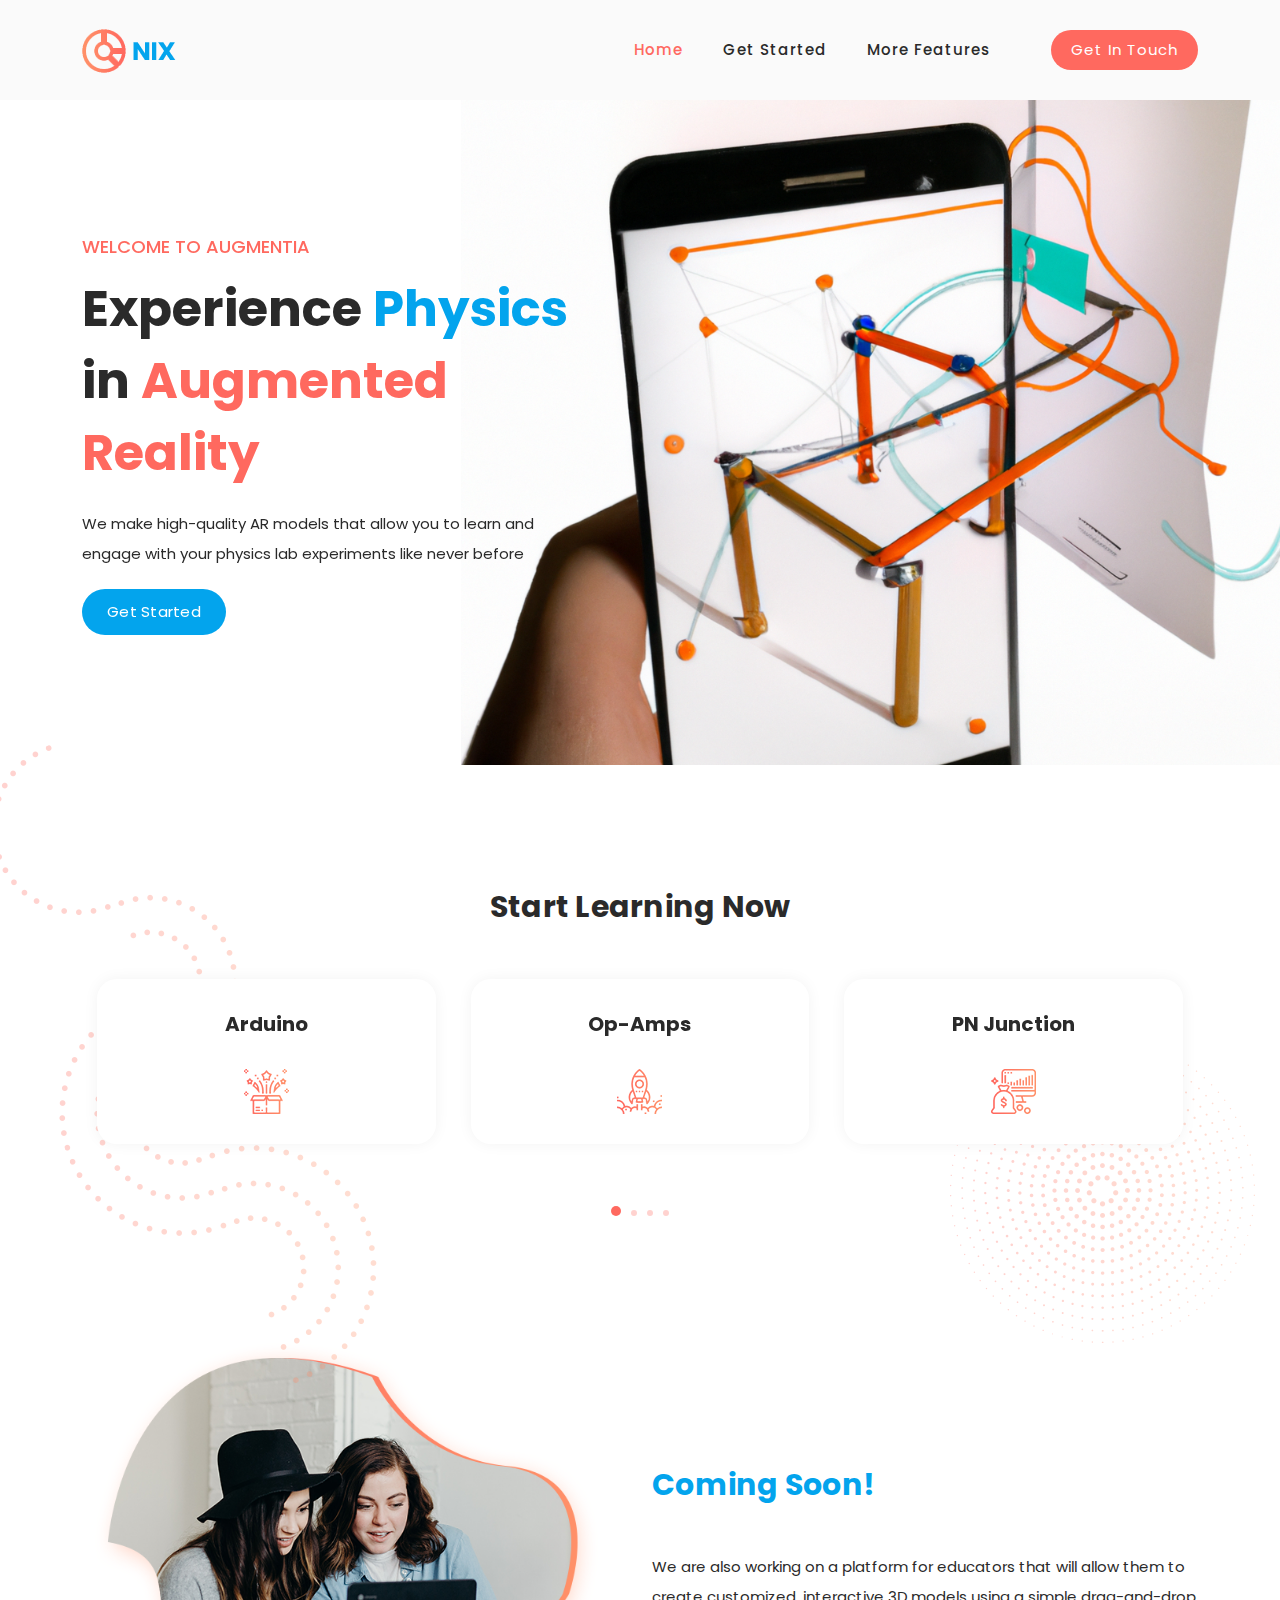
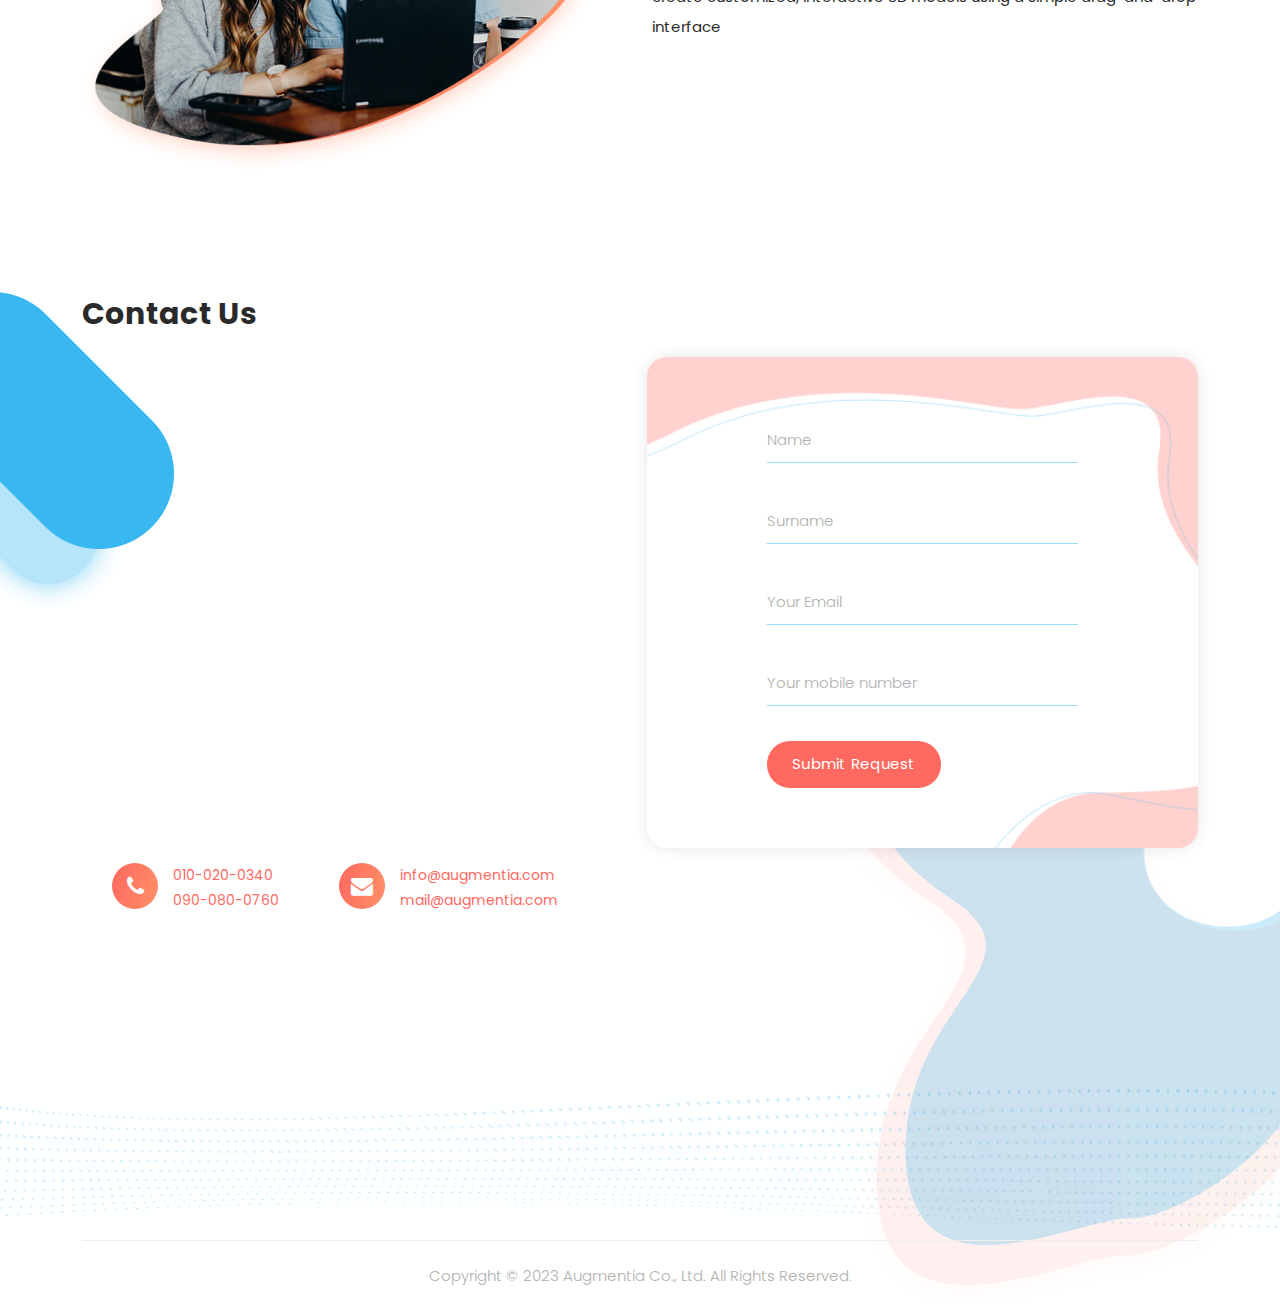
==== commit 1bc05fcb: "created links" ====
--- a/index.html
+++ b/index.html
@@ -118,54 +118,78 @@
       <div class="row">
         <div class="col-lg-12">
           <div class="owl-carousel owl-services">
-            <div class="item">
-              <h4>Arduino</h4>
-              <div class="icon"><img src="assets/images/service-icon-01.png" alt=""></div>
-            </div>
-            <div class="item">
-              <h4>Op-Amps</h4>
-              <div class="icon"><img src="assets/images/service-icon-02.png" alt=""></div>
-            </div>
-            <div class="item">
-              <h4>PN Junction</h4>
-              <div class="icon"><img src="assets/images/service-icon-03.png" alt=""></div>
-            </div>
-            <div class="item">
-              <h4>Meter Bridge</h4>
-              <div class="icon"><img src="assets/images/service-icon-04.png" alt=""></div>
-            </div>
-            <div class="item">
-              <h4>Ohm's Law Apparatus</h4>
-              <div class="icon"><img src="assets/images/service-icon-01.png" alt=""></div>
-            </div>
-            <div class="item">
-              <h4>Ammeter</h4>
-              <div class="icon"><img src="assets/images/service-icon-02.png" alt=""></div>
-            </div>
-            <div class="item">
-              <h4>Potentiometer</h4>
-              <div class="icon"><img src="assets/images/service-icon-03.png" alt=""></div>
-            </div>
-            <div class="item">
-              <h4>Multimeter</h4>
-              <div class="icon"><img src="assets/images/service-icon-04.png" alt=""></div>
-            </div>
-            <div class="item">
-              <h4>Optical Bench</h4>
-              <div class="icon"><img src="assets/images/service-icon-01.png" alt=""></div>
-            </div>
-            <div class="item">
-              <h4>Sonometer</h4>
-              <div class="icon"><img src="assets/images/service-icon-02.png" alt=""></div>
-            </div>
-            <div class="item">
-              <h4>Vernier Calliper</h4>
-              <div class="icon"><img src="assets/images/service-icon-03.png" alt=""></div>
-            </div>
-            <div class="item">
-              <h4>Screw Gauge</h4>
-              <div class="icon"><img src="assets/images/service-icon-04.png" alt=""></div>
-            </div>
+            <a href="/arduino">
+              <div class="item">
+                <h4>Arduino</h4>
+                <div class="icon"><img src="assets/images/service-icon-01.png" alt=""></div>
+              </div>
+            </a>
+            <a href="/opamps">
+              <div class="item">
+                <h4>Op-Amps</h4>
+                <div class="icon"><img src="assets/images/service-icon-02.png" alt=""></div>
+              </div>
+            </a>
+            <a href="pnjunction">
+              <div class="item">
+                <h4>PN Junction</h4>
+                <div class="icon"><img src="assets/images/service-icon-03.png" alt=""></div>
+              </div>
+            </a>
+            <a href="meterbridge">
+              <div class="item">
+                <h4>Meter Bridge</h4>
+                <div class="icon"><img src="assets/images/service-icon-04.png" alt=""></div>
+              </div>
+            </a>
+            <a href="ohmslaw">
+              <div class="item">
+                <h4>Ohm's Law Apparatus</h4>
+                <div class="icon"><img src="assets/images/service-icon-01.png" alt=""></div>
+              </div>
+            </a>
+            <a href="ammeter">
+              <div class="item">
+                <h4>Ammeter</h4>
+                <div class="icon"><img src="assets/images/service-icon-02.png" alt=""></div>
+              </div>
+            </a>
+            <a href="potentiometer">
+              <div class="item">
+                <h4>Potentiometer</h4>
+                <div class="icon"><img src="assets/images/service-icon-03.png" alt=""></div>
+              </div>
+            </a>
+            <a href="multimeter">
+              <div class="item">
+                <h4>Multimeter</h4>
+                <div class="icon"><img src="assets/images/service-icon-04.png" alt=""></div>
+              </div>
+            </a>
+            <a href="opticalbench">
+              <div class="item">
+                <h4>Optical Bench</h4>
+                <div class="icon"><img src="assets/images/service-icon-01.png" alt=""></div>
+              </div>
+            </a>
+            <a href="sonometer">
+              <div class="item">
+                <h4>Sonometer</h4>
+                <div class="icon"><img src="assets/images/service-icon-02.png" alt=""></div>
+              </div>
+            </a>
+            <a href="vernier_calliper">
+              <div class="item">
+                <h4>Vernier Calliper</h4>
+                <div class="icon"><img src="assets/images/service-icon-03.png" alt=""></div>
+              </div>
+            </a>
+            <a href="screw_gauge">
+              <div class="item">
+                <h4>Screw Gauge</h4>
+                <div class="icon"><img src="assets/images/service-icon-04.png" alt=""></div>
+              </div>
+            </a>
           </div>
         </div>
       </div>
@@ -197,7 +221,7 @@
       <div class="row">
         <div class="col-lg-7">
           <div class="section-heading">
-            <h2>Feel free to <em>Contact</em> us via the <span>HTML form</span></h2>
+            <h2>Contact Us</h2>
             <div id="map">
               <iframe src="https://www.google.com/maps/embed?pb=!1m18!1m12!1m3!1d3433.1028528389766!2d76.72340405118854!3d30.63105878158278!2m3!1f0!2f0!3f0!3m2!1i1024!2i768!4f13.1!3m3!1m2!1s0x390fe97919cad48b%3A0xf8f99185e7d5540!2sPlaksha%20University!5e0!3m2!1sen!2sin!4v1681298686407!5m2!1sen!2sin" width="600" height="450" style="border:0;" allowfullscreen="" loading="lazy" referrerpolicy="no-referrer-when-downgrade"></iframe>
             </div>
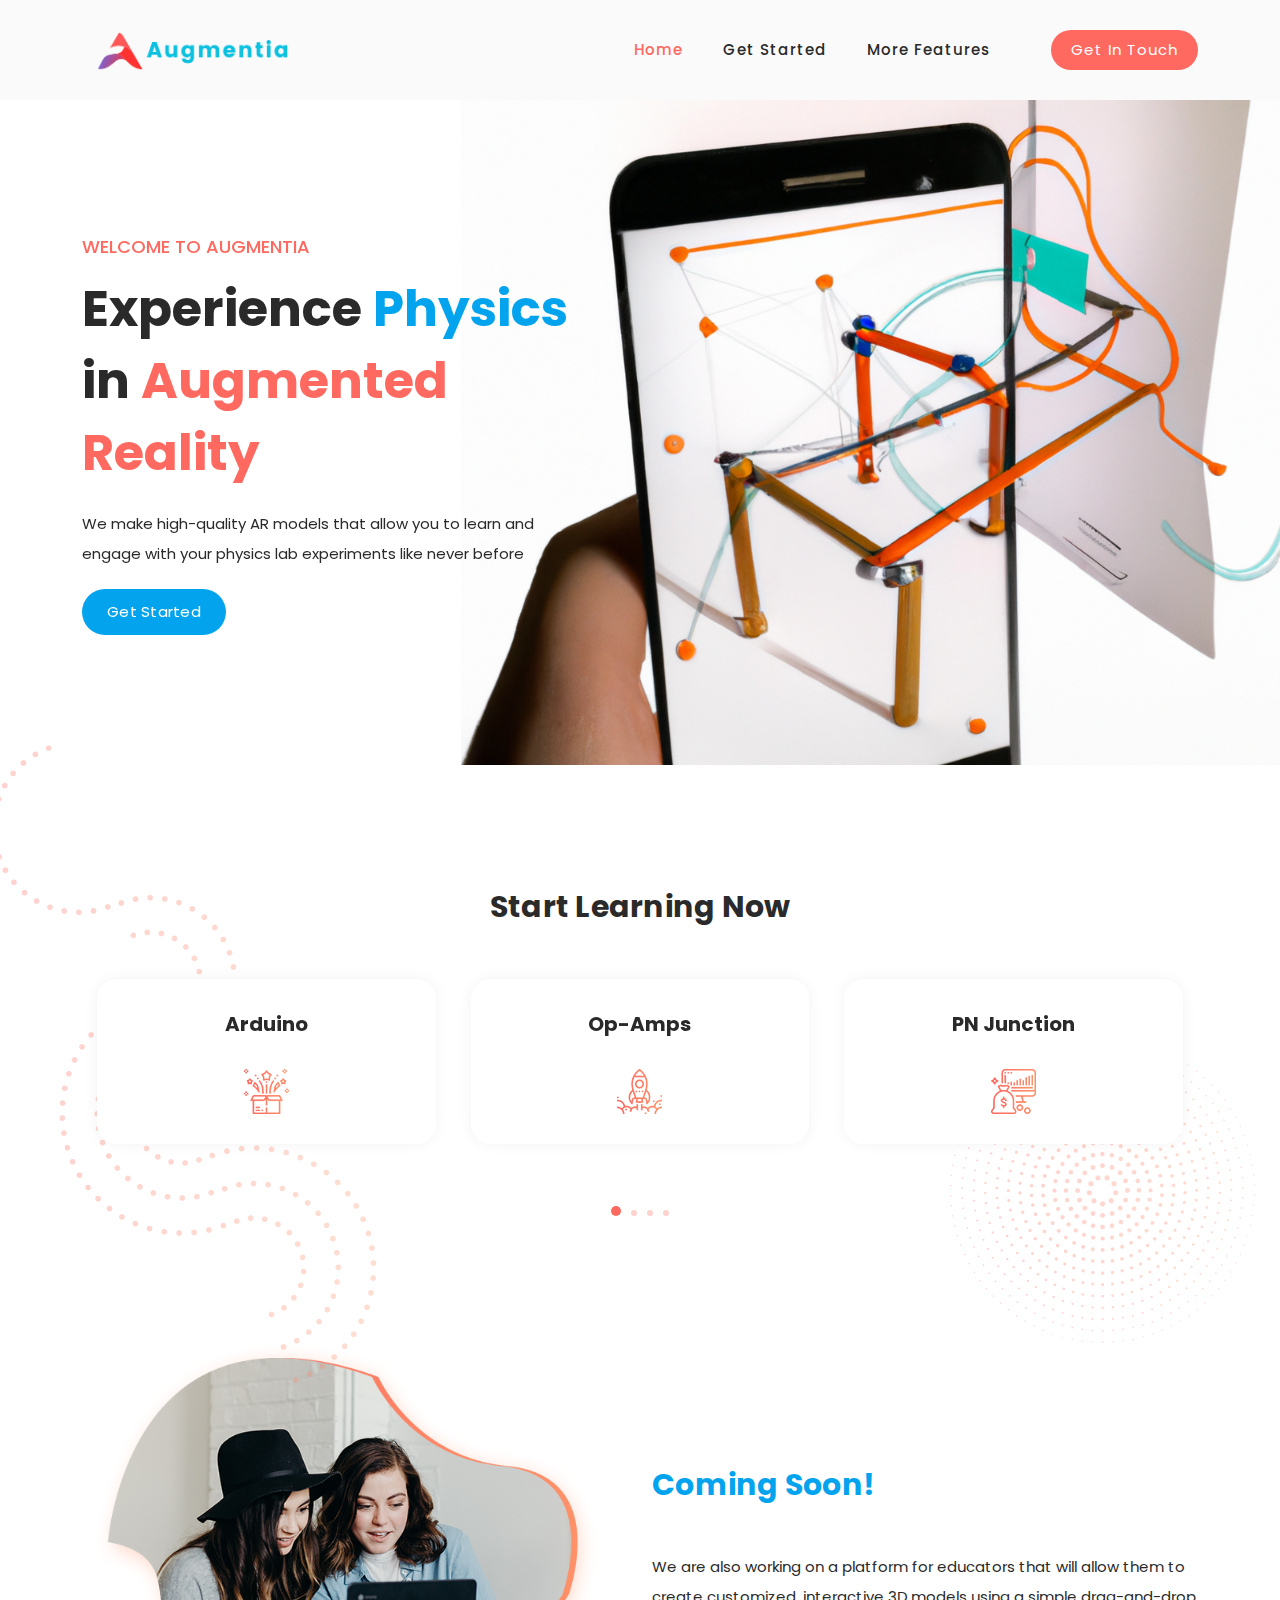
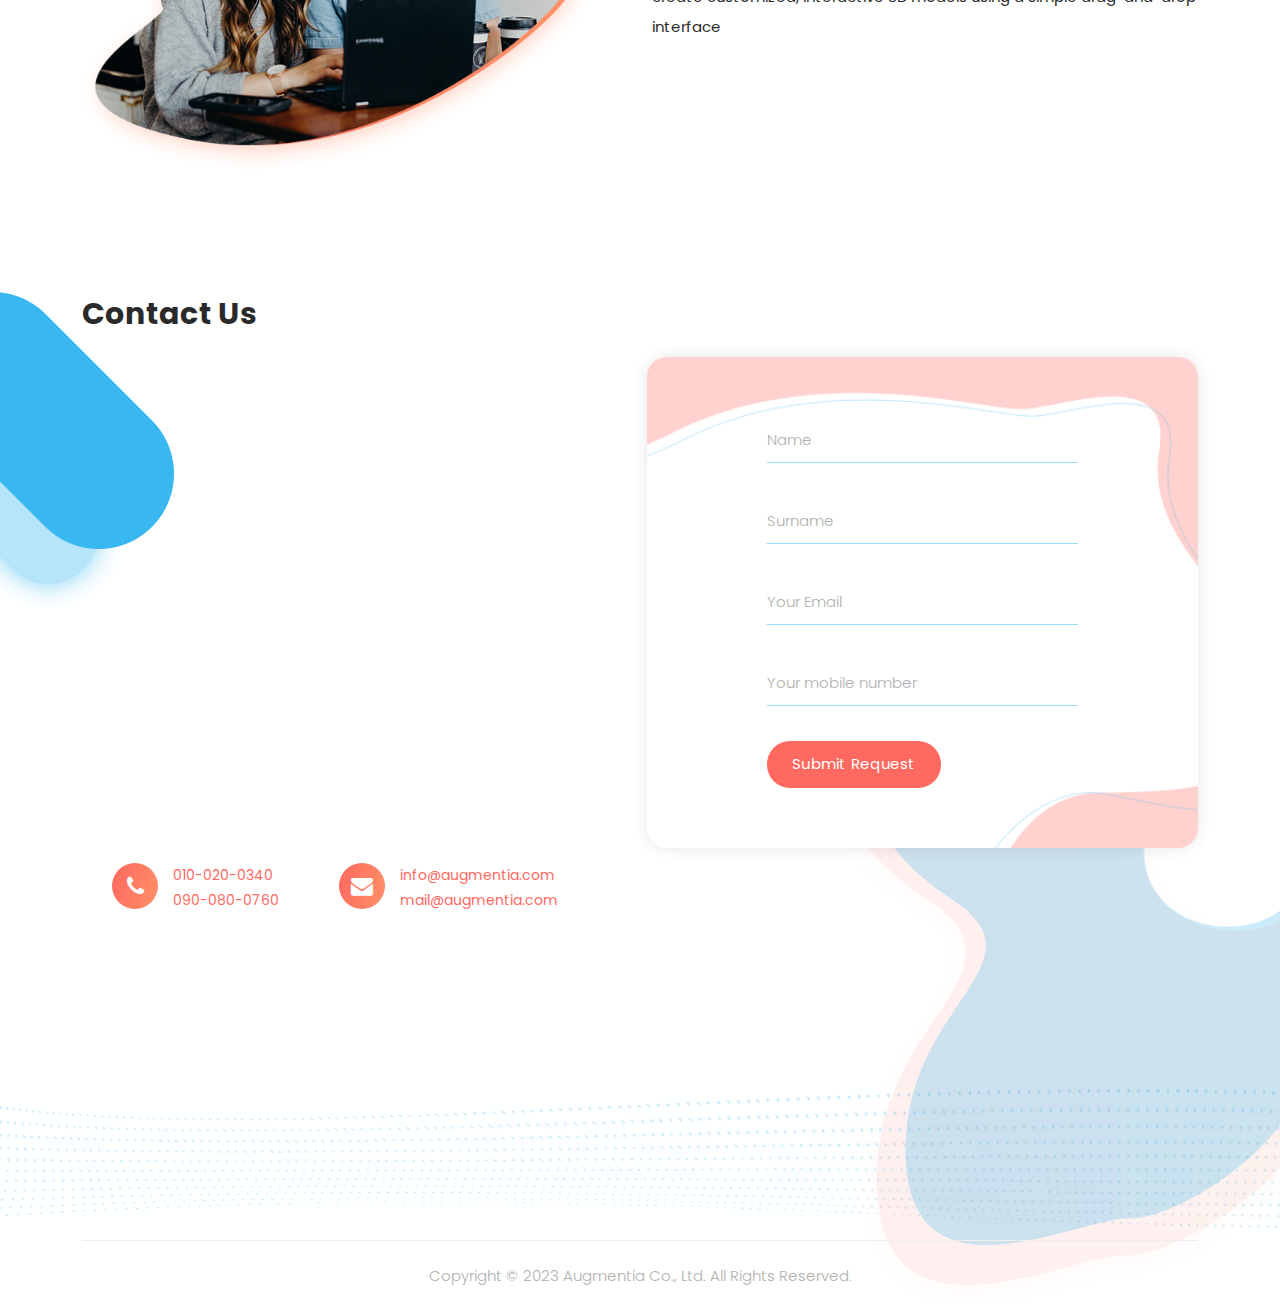
==== commit 63e67500: "added logo" ====
--- a/index.html
+++ b/index.html
@@ -53,7 +53,7 @@
           <nav class="main-nav">
             <!-- ***** Logo Start ***** -->
             <a href="index.html" class="logo">
-              <img src="assets/images/logo.png">
+              <img src="assets/images/Augmentia.png" height = "40px">
             </a>
             <!-- ***** Logo End ***** -->
             <!-- ***** Menu Start ***** -->
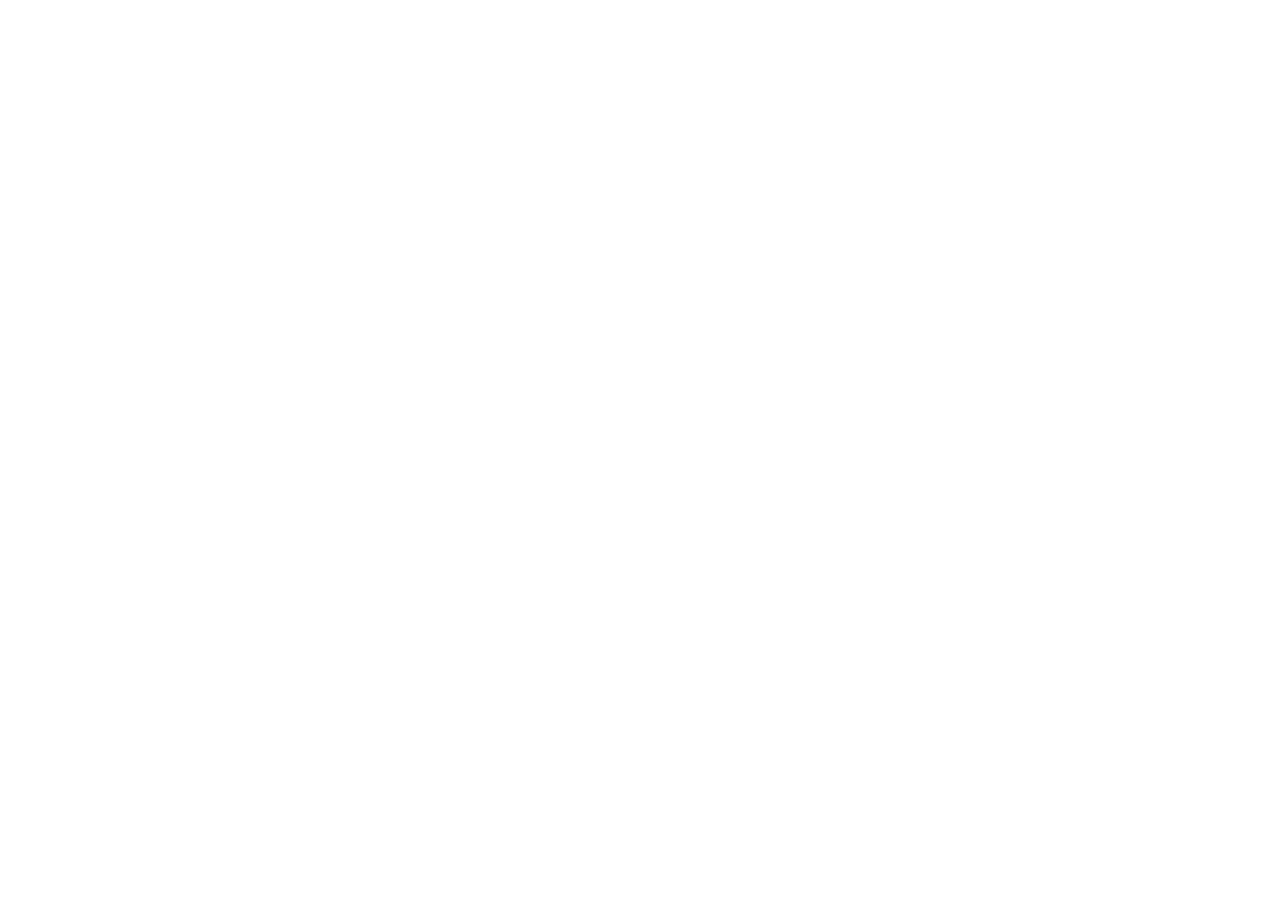
==== commit 87a6f7db: "add blender index" ====
--- a/index.html
+++ b/index.html
@@ -1,319 +1,47 @@
-<!DOCTYPE html>
-<html lang="en">
-
-  <head>
-
-    <meta charset="UTF-8">
-    <meta name="viewport" content="width=device-width, initial-scale=1, shrink-to-fit=no">
-    <meta name="description" content="">
-    <meta name="author" content="">
-    <link rel="preconnect" href="https://fonts.gstatic.com">
-    <link href="https://fonts.googleapis.com/css2?family=Poppins:wght@100;200;300;400;500;600;700;800;900&display=swap" rel="stylesheet">
-
-    <title>Augmentia</title>
-
-    <!-- Bootstrap core CSS -->
-    <link href="vendor/bootstrap/css/bootstrap.min.css" rel="stylesheet">
-
-
-    <!-- Additional CSS Files -->
-    <link rel="stylesheet" href="assets/css/fontawesome.css">
-    <link rel="stylesheet" href="assets/css/templatemo-onix-digital.css">
-    <link rel="stylesheet" href="assets/css/animated.css">
-    <link rel="stylesheet" href="assets/css/owl.css">
-<!--
-
-TemplateMo 565 Onix Digital
-
-https://templatemo.com/tm-565-onix-digital
-
--->
-  </head>
-
-<body>
-
-  <!-- ***** Preloader Start ***** -->
-  <div id="js-preloader" class="js-preloader">
-    <div class="preloader-inner">
-      <span class="dot"></span>
-      <div class="dots">
-        <span></span>
-        <span></span>
-        <span></span>
-      </div>
-    </div>
-  </div>
-  <!-- ***** Preloader End ***** -->
-
-  <!-- ***** Header Area Start ***** -->
-  <header class="header-area header-sticky wow slideInDown" data-wow-duration="0.75s" data-wow-delay="0s">
-    <div class="container">
-      <div class="row">
-        <div class="col-12">
-          <nav class="main-nav">
-            <!-- ***** Logo Start ***** -->
-            <a href="index.html" class="logo">
-              <img src="assets/images/Augmentia.png" height = "40px">
-            </a>
-            <!-- ***** Logo End ***** -->
-            <!-- ***** Menu Start ***** -->
-            <ul class="nav">
-              <li class="scroll-to-section"><a href="#top" class="active">Home</a></li>
-              <li class="scroll-to-section"><a href="#services">Get Started</a></li>
-              <li class="scroll-to-section"><a href="#about">More Features</a></li>
-              <li class="scroll-to-section"><div class="main-red-button-hover"><a href="#contact">Get in touch</a></div></li> 
-            </ul>        
-            <a class='menu-trigger'>
-                <span>Menu</span>
-            </a>
-            <!-- ***** Menu End ***** -->
-          </nav>
-        </div>
-      </div>
-    </div>
-  </header>
-  <!-- ***** Header Area End ***** -->
-
-  <div class="main-banner" id="top">
-    <div class="container">
-      <div class="row">
-        <div class="col-lg-12">
-          <div class="row">
-            <div class="col-lg-6 align-self-center">
-              <div class="owl-carousel owl-banner">
-                <div class="item header-text">
-                  <h6>Welcome to Augmentia</h6>
-                  <h2>Experience <em>Physics</em> in <span>Augmented Reality</span></h2>
-                  <p>We make high-quality AR models that allow you to learn and engage with your physics lab experiments like never before</p>
-                  <div class="down-buttons">
-                    <div class="main-blue-button-hover">
-                      <a href="#contact">Get Started</a>
-                    </div>
-                  </div>
-                </div>
-                </div>
-              </div>
-            </div>
-          </div>
-        </div>
-      </div>
-    </div>
-  </div>
-
-  <div id="services" class="our-services section">
-    <div class="services-right-dec">
-      <img src="assets/images/services-right-dec.png" alt="">
-    </div>
-    <div class="container">
-      <div class="services-left-dec">
-        <img src="assets/images/services-left-dec.png" alt="">
-      </div>
-      <div class="row">
-        <div class="col-lg-6 offset-lg-3">
-          <div class="section-heading">
-            <h2>Start Learning Now</h2>
-          </div>
-        </div>
-      </div>
-      <div class="row">
-        <div class="col-lg-12">
-          <div class="owl-carousel owl-services">
-            <a href="/arduino">
-              <div class="item">
-                <h4>Arduino</h4>
-                <div class="icon"><img src="assets/images/service-icon-01.png" alt=""></div>
-              </div>
-            </a>
-            <a href="/opamps">
-              <div class="item">
-                <h4>Op-Amps</h4>
-                <div class="icon"><img src="assets/images/service-icon-02.png" alt=""></div>
-              </div>
-            </a>
-            <a href="pnjunction">
-              <div class="item">
-                <h4>PN Junction</h4>
-                <div class="icon"><img src="assets/images/service-icon-03.png" alt=""></div>
-              </div>
-            </a>
-            <a href="meterbridge">
-              <div class="item">
-                <h4>Meter Bridge</h4>
-                <div class="icon"><img src="assets/images/service-icon-04.png" alt=""></div>
-              </div>
-            </a>
-            <a href="ohmslaw">
-              <div class="item">
-                <h4>Ohm's Law Apparatus</h4>
-                <div class="icon"><img src="assets/images/service-icon-01.png" alt=""></div>
-              </div>
-            </a>
-            <a href="ammeter">
-              <div class="item">
-                <h4>Ammeter</h4>
-                <div class="icon"><img src="assets/images/service-icon-02.png" alt=""></div>
-              </div>
-            </a>
-            <a href="potentiometer">
-              <div class="item">
-                <h4>Potentiometer</h4>
-                <div class="icon"><img src="assets/images/service-icon-03.png" alt=""></div>
-              </div>
-            </a>
-            <a href="multimeter">
-              <div class="item">
-                <h4>Multimeter</h4>
-                <div class="icon"><img src="assets/images/service-icon-04.png" alt=""></div>
-              </div>
-            </a>
-            <a href="opticalbench">
-              <div class="item">
-                <h4>Optical Bench</h4>
-                <div class="icon"><img src="assets/images/service-icon-01.png" alt=""></div>
-              </div>
-            </a>
-            <a href="sonometer">
-              <div class="item">
-                <h4>Sonometer</h4>
-                <div class="icon"><img src="assets/images/service-icon-02.png" alt=""></div>
-              </div>
-            </a>
-            <a href="vernier_calliper">
-              <div class="item">
-                <h4>Vernier Calliper</h4>
-                <div class="icon"><img src="assets/images/service-icon-03.png" alt=""></div>
-              </div>
-            </a>
-            <a href="screw_gauge">
-              <div class="item">
-                <h4>Screw Gauge</h4>
-                <div class="icon"><img src="assets/images/service-icon-04.png" alt=""></div>
-              </div>
-            </a>
-          </div>
-        </div>
-      </div>
-    </div>
-  </div>
-
-  <div id="about" class="about-us section">
-    <div class="container">
-      <div class="row">
-        <div class="col-lg-6 align-self-center">
-          <div class="left-image">
-            <img src="assets/images/about-left-image.png" alt="Two Girls working together">
-          </div>
-        </div>
-        <div class="col-lg-6">
-          <div class="section-heading">
-            <br><br><br><br><br>
-            <h2><em>Coming Soon!</em></h2>
-            <p>We are also working on a platform for educators that will allow them to create customized, interactive 3D models using a simple drag-and-drop interface</p>
-          </div>
-        </div>
-      </div>
-    </div>
-  </div>
-
- 
-  <div id="contact" class="contact-us section">
-    <div class="container">
-      <div class="row">
-        <div class="col-lg-7">
-          <div class="section-heading">
-            <h2>Contact Us</h2>
-            <div id="map">
-              <iframe src="https://www.google.com/maps/embed?pb=!1m18!1m12!1m3!1d3433.1028528389766!2d76.72340405118854!3d30.63105878158278!2m3!1f0!2f0!3f0!3m2!1i1024!2i768!4f13.1!3m3!1m2!1s0x390fe97919cad48b%3A0xf8f99185e7d5540!2sPlaksha%20University!5e0!3m2!1sen!2sin!4v1681298686407!5m2!1sen!2sin" width="600" height="450" style="border:0;" allowfullscreen="" loading="lazy" referrerpolicy="no-referrer-when-downgrade"></iframe>
-            </div>
-            <div class="info">
-              <span><i class="fa fa-phone"></i> <a href="#">010-020-0340<br>090-080-0760</a></span>
-              <span><i class="fa fa-envelope"></i> <a href="#">info@augmentia.com<br>mail@augmentia.com</a></span>
-            </div>
-          </div>
-        </div>
-        <div class="col-lg-5 align-self-center">
-          <form id="contact" action="" method="get">
-            <div class="row">
-              <div class="col-lg-12">
-                <fieldset>
-                  <input type="name" name="name" id="name" placeholder="Name" autocomplete="on" required>
-                </fieldset>
-              </div>
-              <div class="col-lg-12">
-                <fieldset>
-                  <input type="surname" name="surname" id="surname" placeholder="Surname" autocomplete="on" required>
-                </fieldset>
-              </div>
-              <div class="col-lg-12">
-                <fieldset>
-                  <input type="text" name="email" id="email" pattern="[^ @]*@[^ @]*" placeholder="Your Email" required="">
-                </fieldset>
-              </div>
-              <div class="col-lg-12">
-                <fieldset>
-                  <input type="number" name="number" id="number" placeholder="Your mobile number" required="">
-                </fieldset>
-              </div>
-              <div class="col-lg-12">
-                <fieldset>
-                  <button type="submit" id="form-submit" class="main-button">Submit Request</button>
-                </fieldset>
-              </div>
-            </div>
-          </form>
-        </div>
-      </div>
-    </div>
-    <div class="contact-dec">
-      <img src="assets/images/contact-dec.png" alt="">
-    </div>
-    <div class="contact-left-dec">
-      <img src="assets/images/contact-left-dec.png" alt="">
-    </div>
-  </div>
-
-  <div class="footer-dec">
-    <img src="assets/images/footer-dec.png" alt="">
-  </div>
-
-  <footer>
-    <div class="container">
-      <div class="row">
-          <div class="copyright">
-            <p>Copyright © 2023 Augmentia Co., Ltd. All Rights Reserved. 
-            <br>
-        </div>
-      </div>
-    </div>
-  </footer>
-
-
-  <!-- Scripts -->
-  <script src="vendor/jquery/jquery.min.js"></script>
-  <script src="vendor/bootstrap/js/bootstrap.bundle.min.js"></script>
-  <script src="assets/js/owl-carousel.js"></script>
-  <script src="assets/js/animation.js"></script>
-  <script src="assets/js/imagesloaded.js"></script>
-  <script src="assets/js/custom.js"></script>
-
-  <script>
-  // Acc
-    $(document).on("click", ".naccs .menu div", function() {
-      var numberIndex = $(this).index();
-
-      if (!$(this).is("active")) {
-          $(".naccs .menu div").removeClass("active");
-          $(".naccs ul li").removeClass("active");
-
-          $(this).addClass("active");
-          $(".naccs ul").find("li:eq(" + numberIndex + ")").addClass("active");
-
-          var listItemHeight = $(".naccs ul")
-            .find("li:eq(" + numberIndex + ")")
-            .innerHeight();
-          $(".naccs ul").height(listItemHeight + "px");
-        }
-    });
-  </script>
-</body>
-</html>+<!DOCTYPE html>
+<!-- __V3D_PUZZLES__ - enable Puzzles button in the App Manager -->
+<!-- __V3D_TEMPLATE__ - template-based file; delete this line to prevent this file from being updated -->
+<html lang="en">
+<head>
+  <title>Verge3D Web Interactive</title>
+  <meta charset="utf-8">
+  <meta name="viewport" content="width=device-width, user-scalable=no, minimum-scale=1.0, maximum-scale=1.0">
+
+  <!-- Search Engines -->
+  <meta name="description" content="Interactive 3D Web application made with Verge3D. Immerse yourself in amazing graphics experience offered by state-of-the art WebGL and HTML5 technologies.">
+  <!-- Twitter -->
+  <meta name="twitter:card" content="summary">
+  <meta name="twitter:title" content="Verge3D Web Interactive">
+  <meta name="twitter:description" content="Interactive 3D Web application made with Verge3D. Immerse yourself in amazing graphics experience offered by state-of-the art WebGL and HTML5 technologies.">
+  <meta name="twitter:image:src" content="https://cdn.soft8soft.com/images/player_socials.jpg">
+  <!-- Open Graph -->
+  <meta property="og:title" content="Verge3D Web Interactive">
+  <meta property="og:description" content="Interactive 3D Web application made with Verge3D. Immerse yourself in amazing graphics experience offered by state-of-the art WebGL and HTML5 technologies.">
+  <meta property="og:image" content="https://cdn.soft8soft.com/images/player_socials.jpg">
+  <meta property="og:type" content="website">
+
+  <meta name="generator" content="Verge3D 4.3.1">
+
+  <!-- favicons -->
+  <link rel="apple-touch-icon" sizes="180x180" href="media/apple-touch-icon.png">
+  <link rel="icon" type="image/png" sizes="32x32" href="media/favicon-32x32.png">
+  <link rel="icon" type="image/png" sizes="16x16" href="media/favicon-16x16.png">
+  <link rel="manifest" href="media/manifest.json">
+  <link rel="mask-icon" href="media/safari-pinned-tab.svg" color="#0048a5">
+  <meta name="theme-color" content="#ffffff">
+
+
+  
+  <script src="v3d.js"></script>
+  <script src="Augmentia_Blender.js"></script>
+
+  <link rel="stylesheet" type="text/css" href="Augmentia_Blender.css">
+</head>
+
+<body>
+  <div id="v3d-container">
+    <div id="fullscreen-button" class="fullscreen-button fullscreen-open" title="Toggle fullscreen mode"></div>
+  </div>
+</body>
+
+</html>
